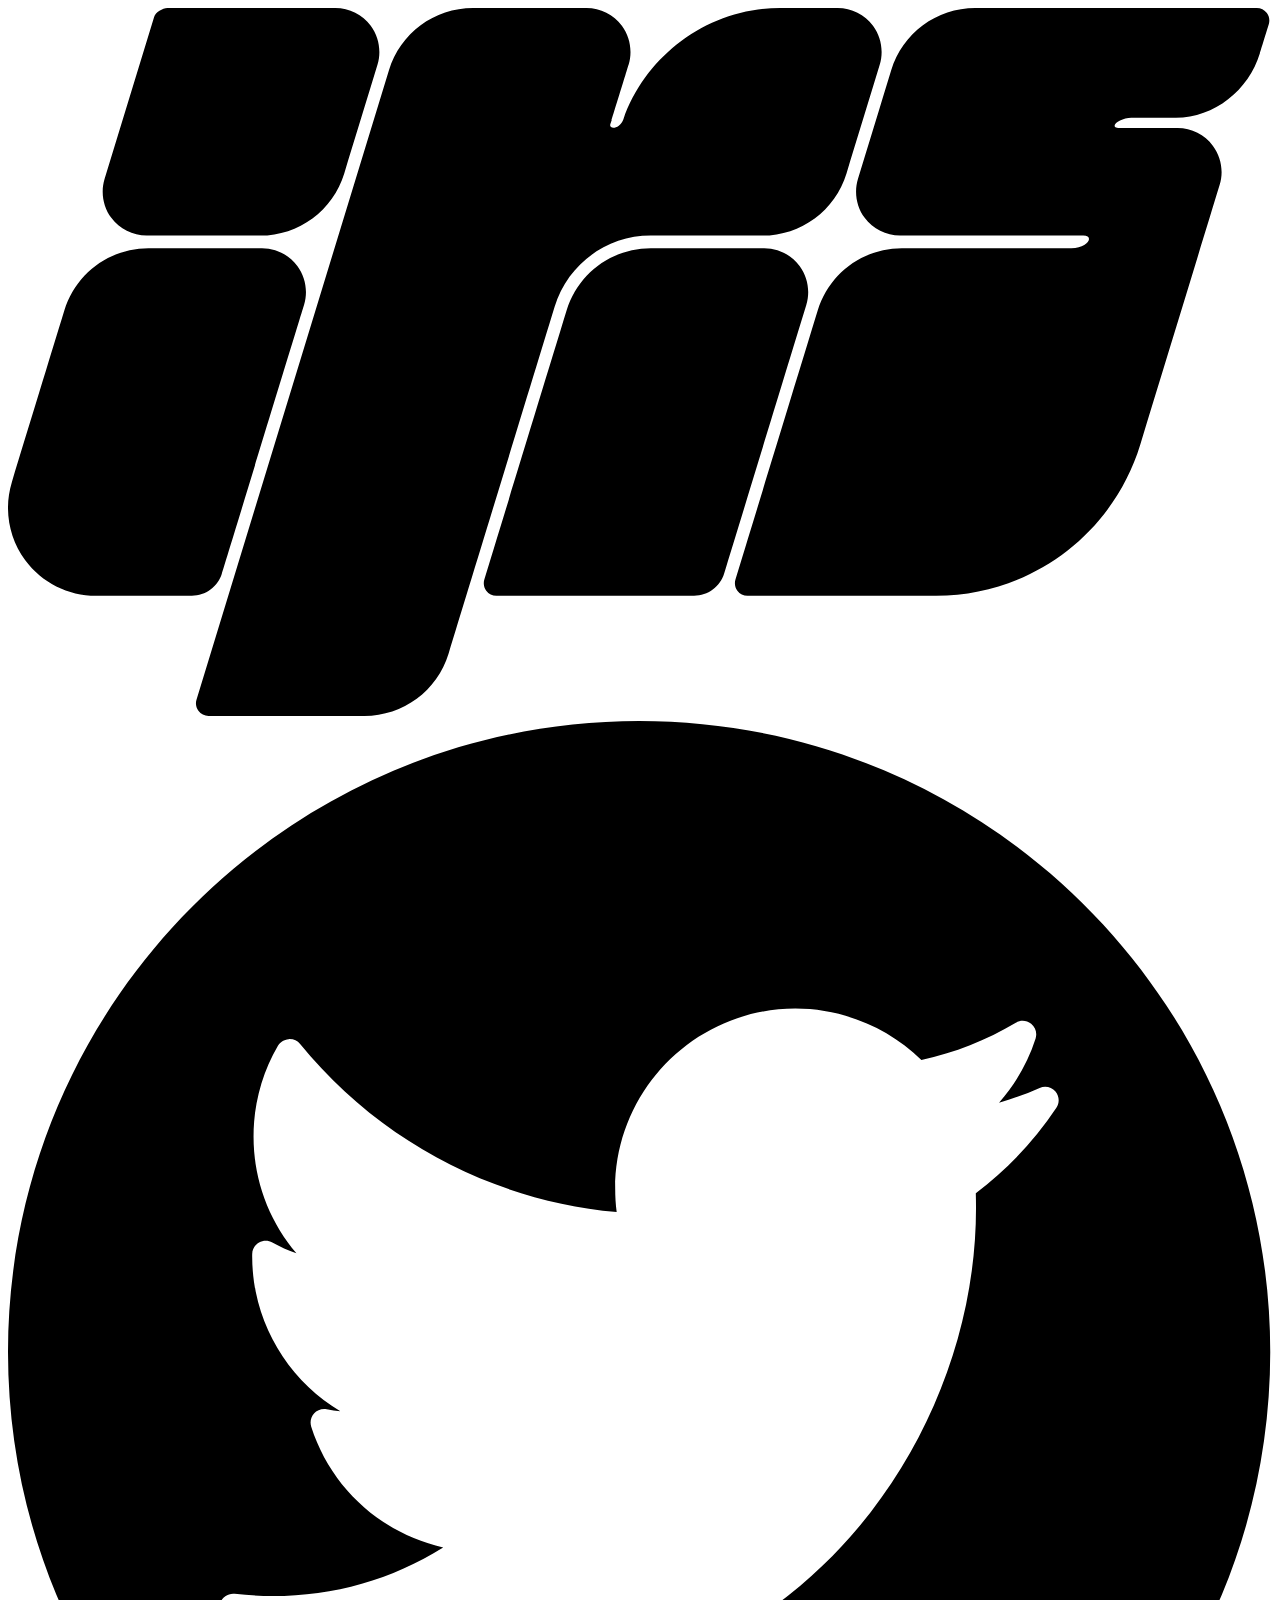
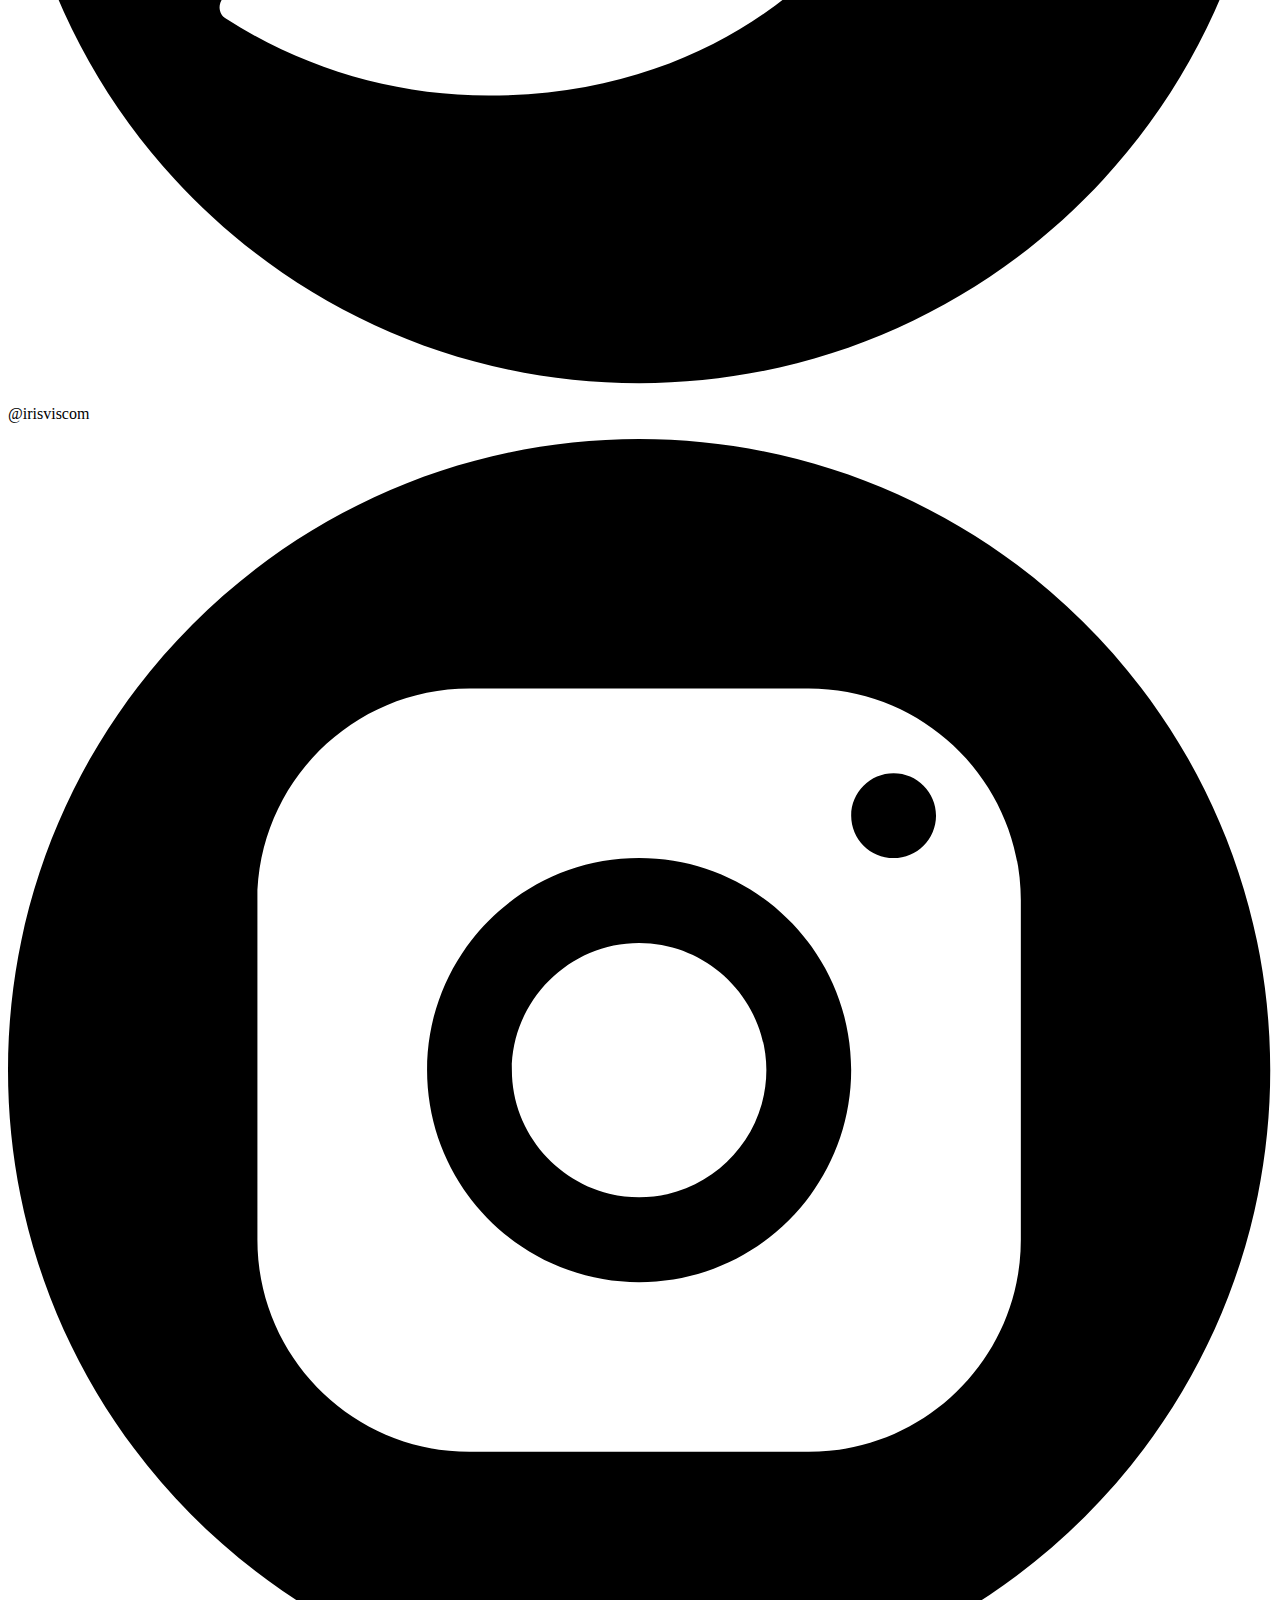
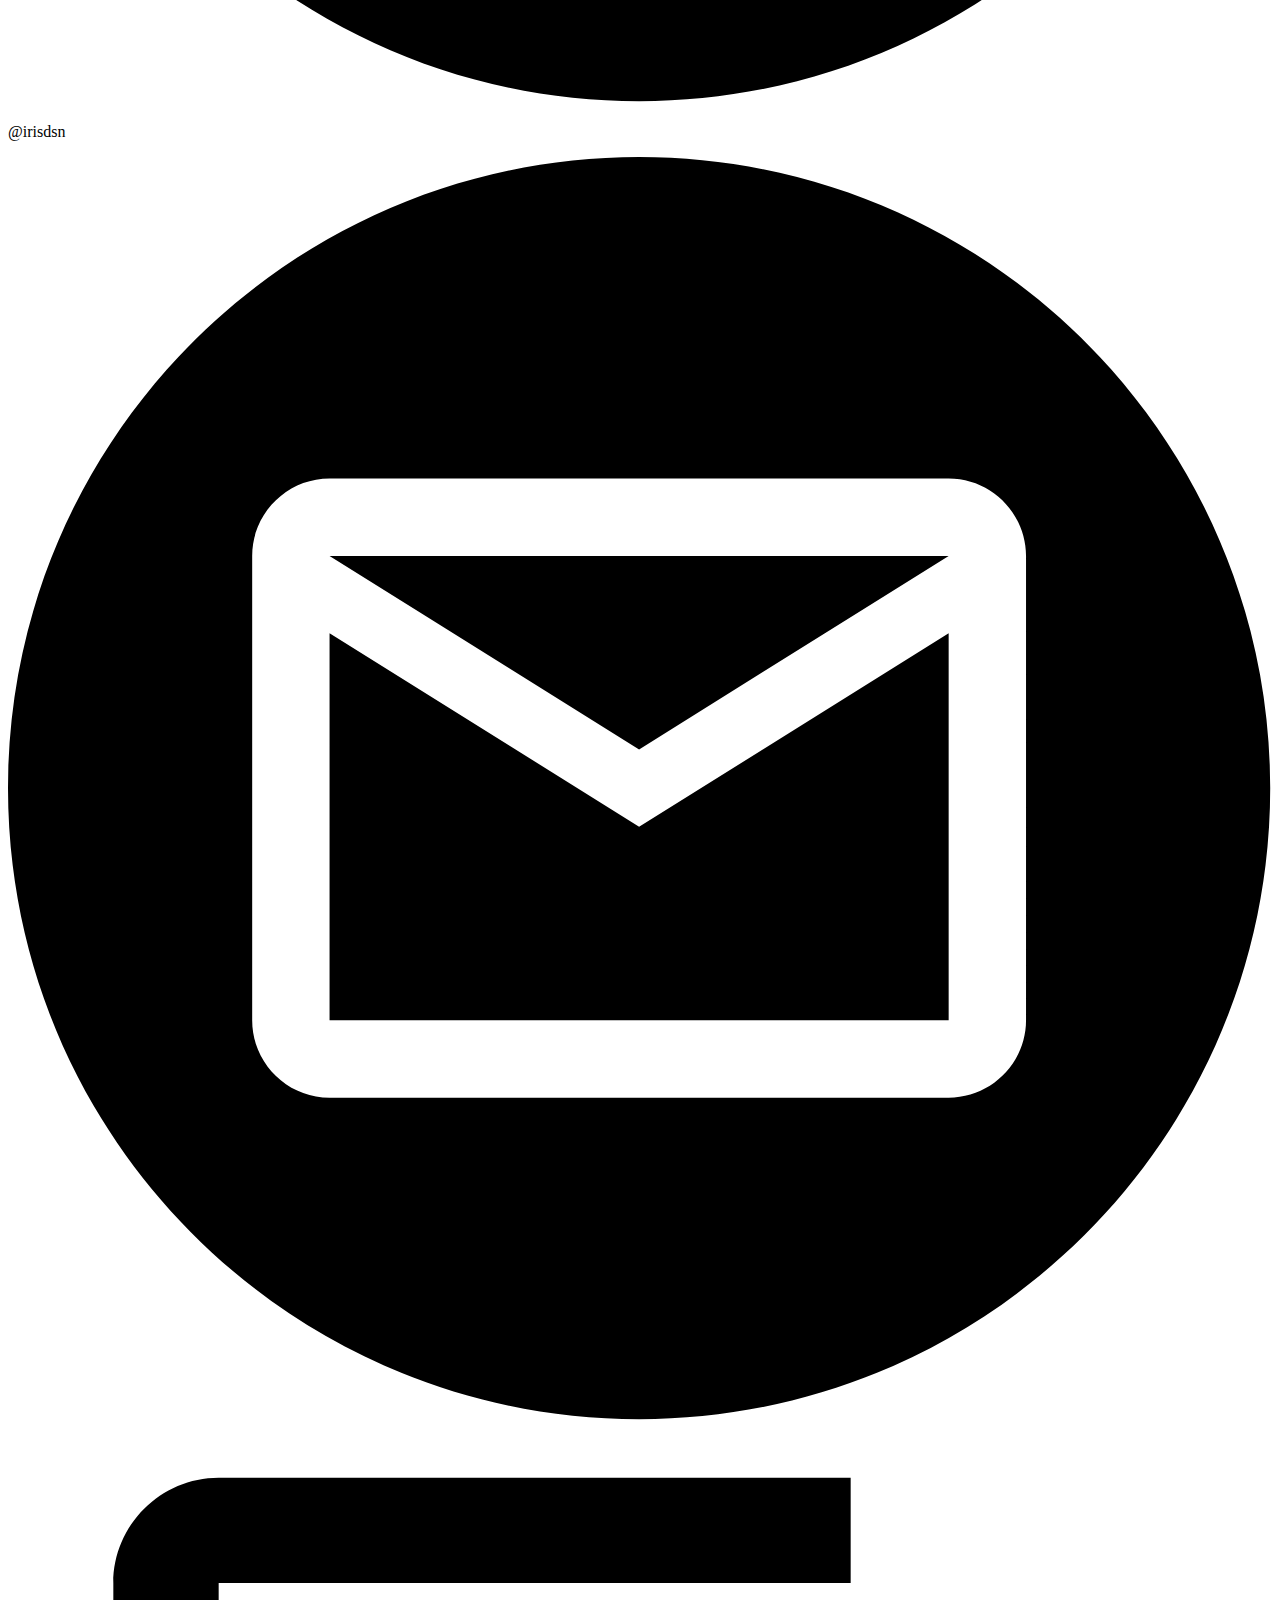
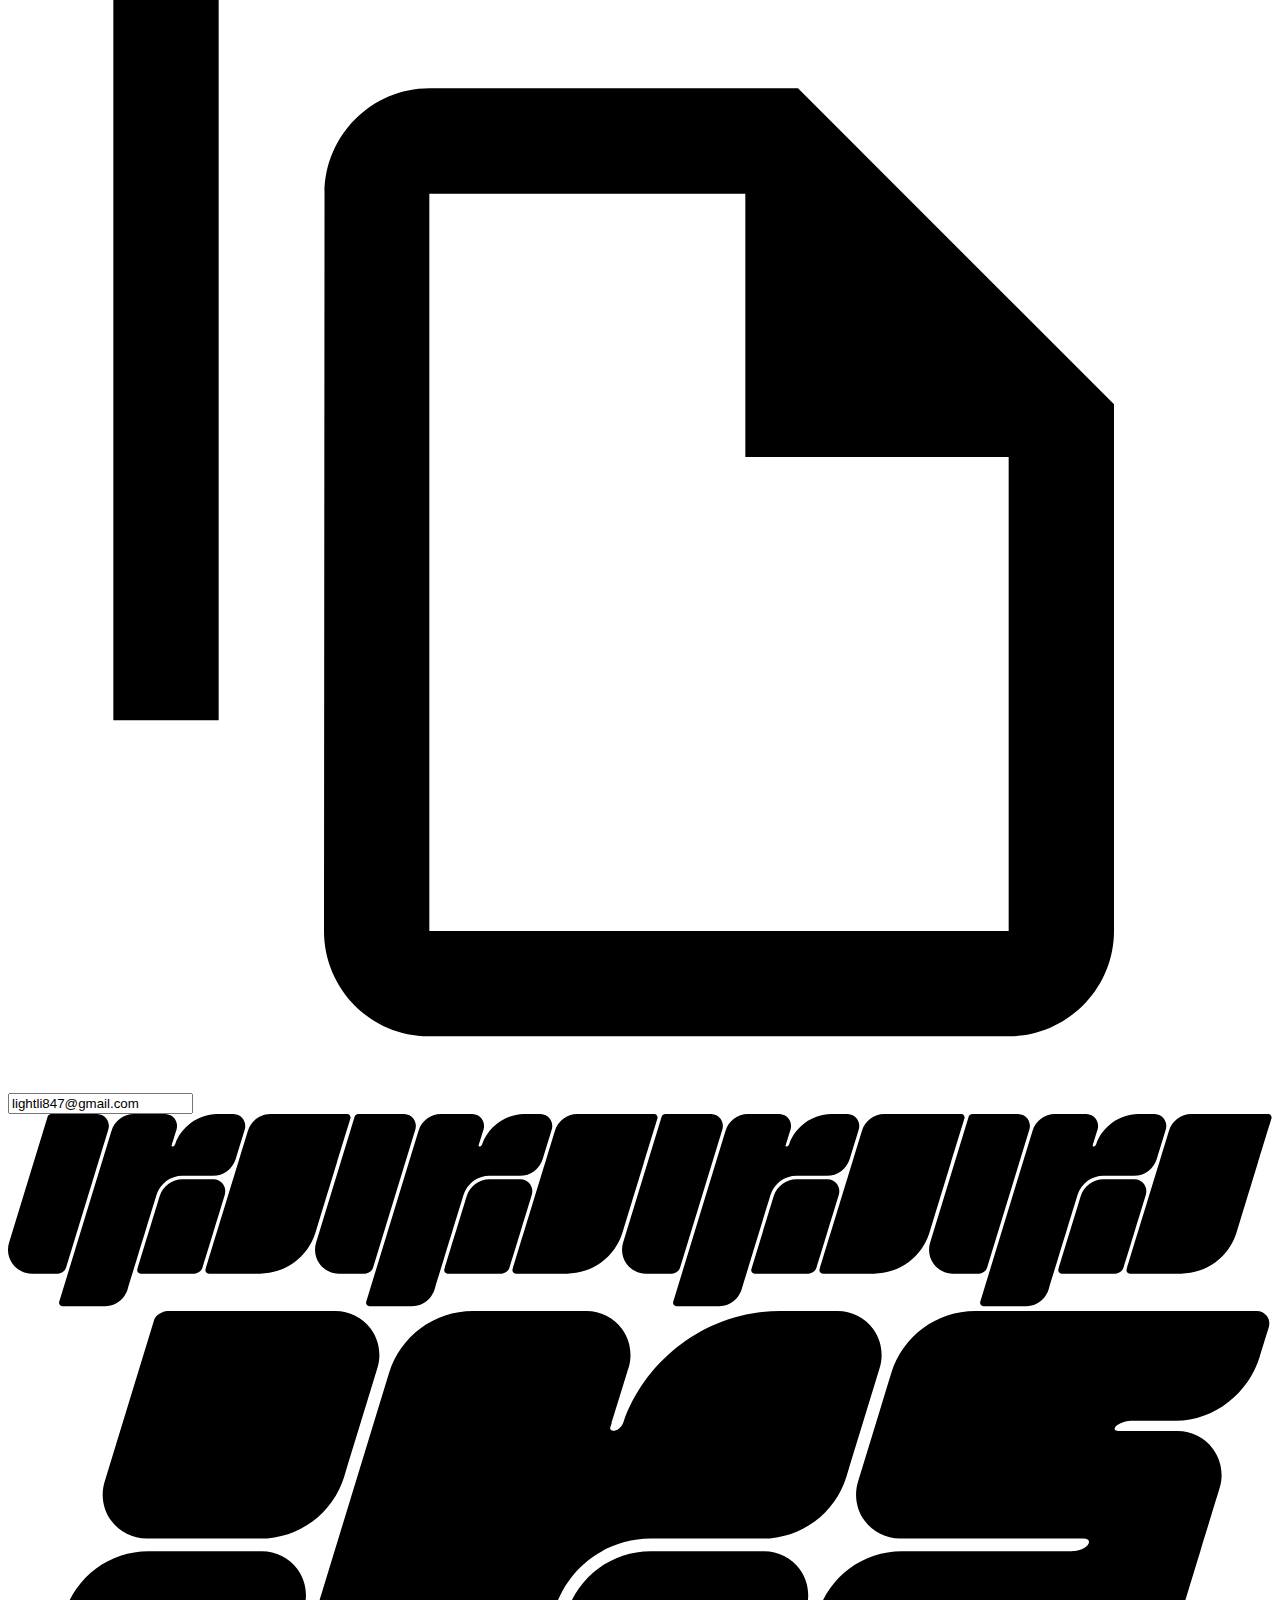
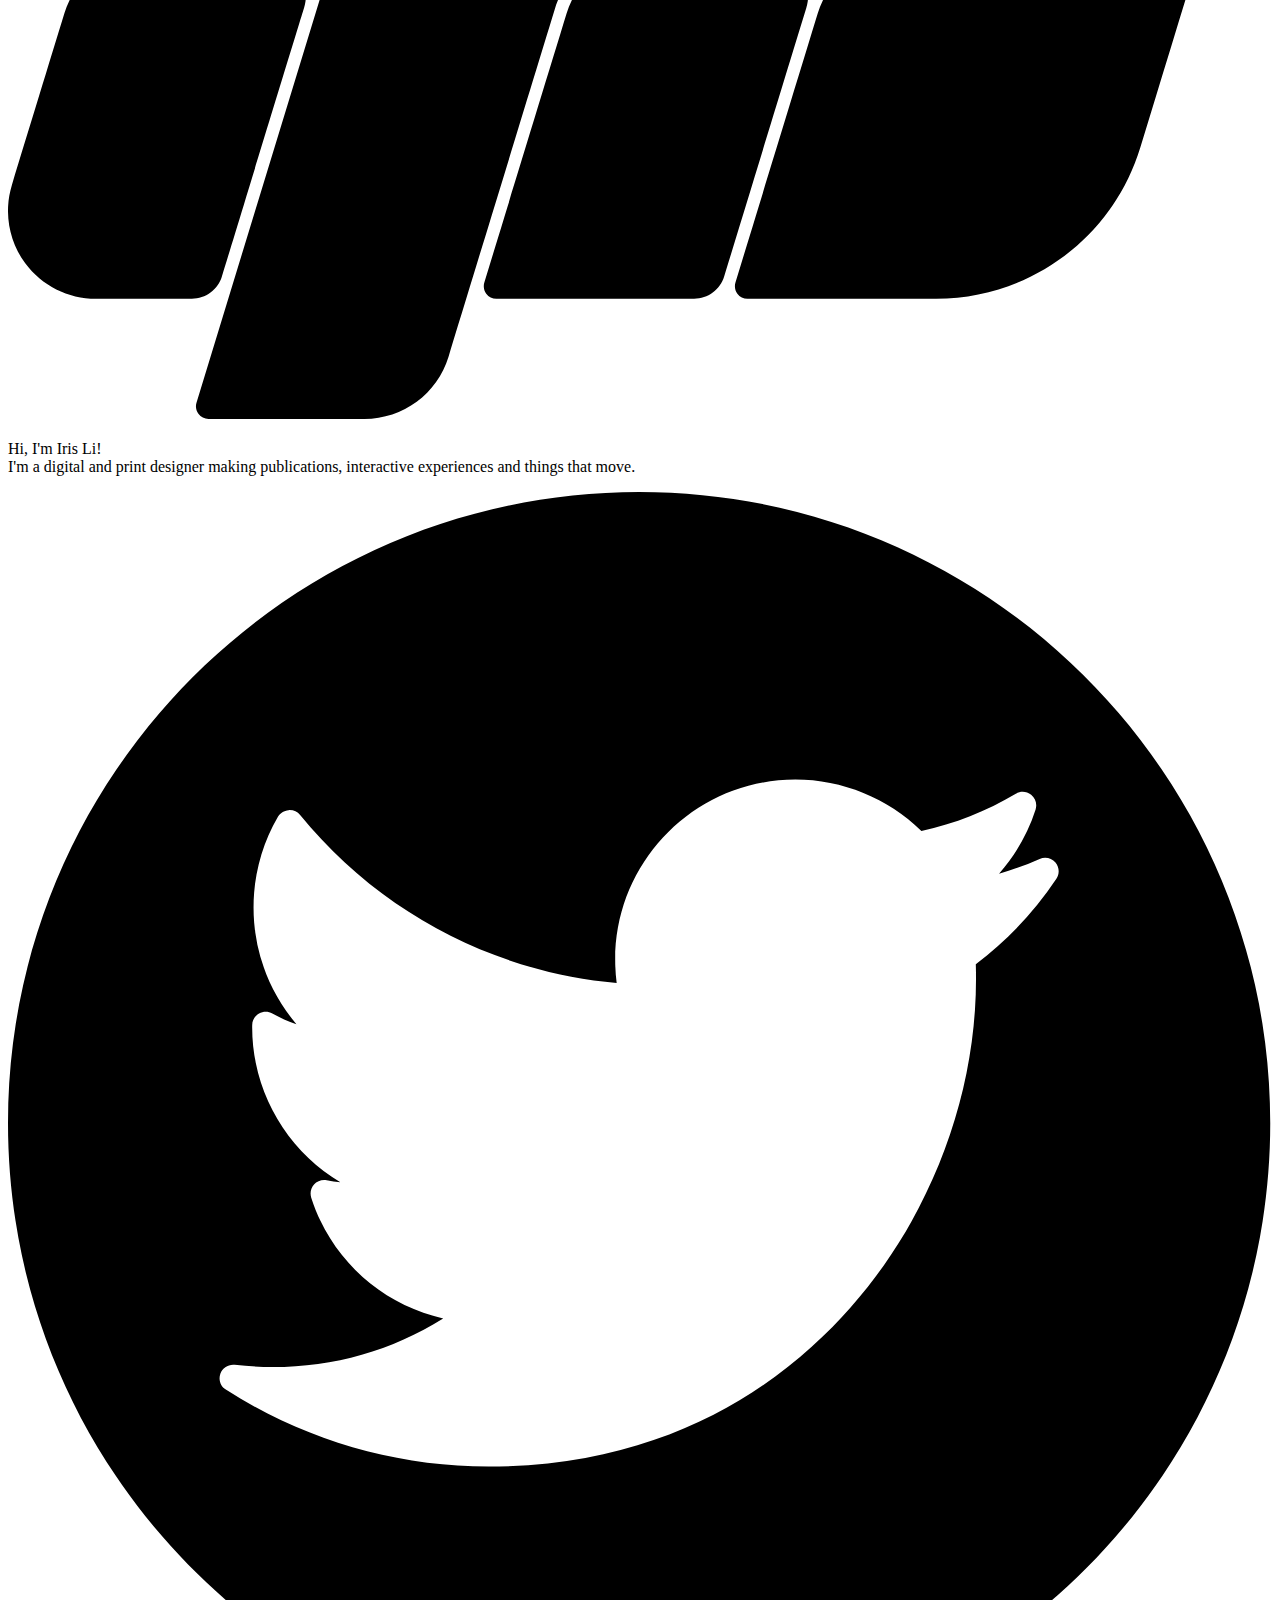
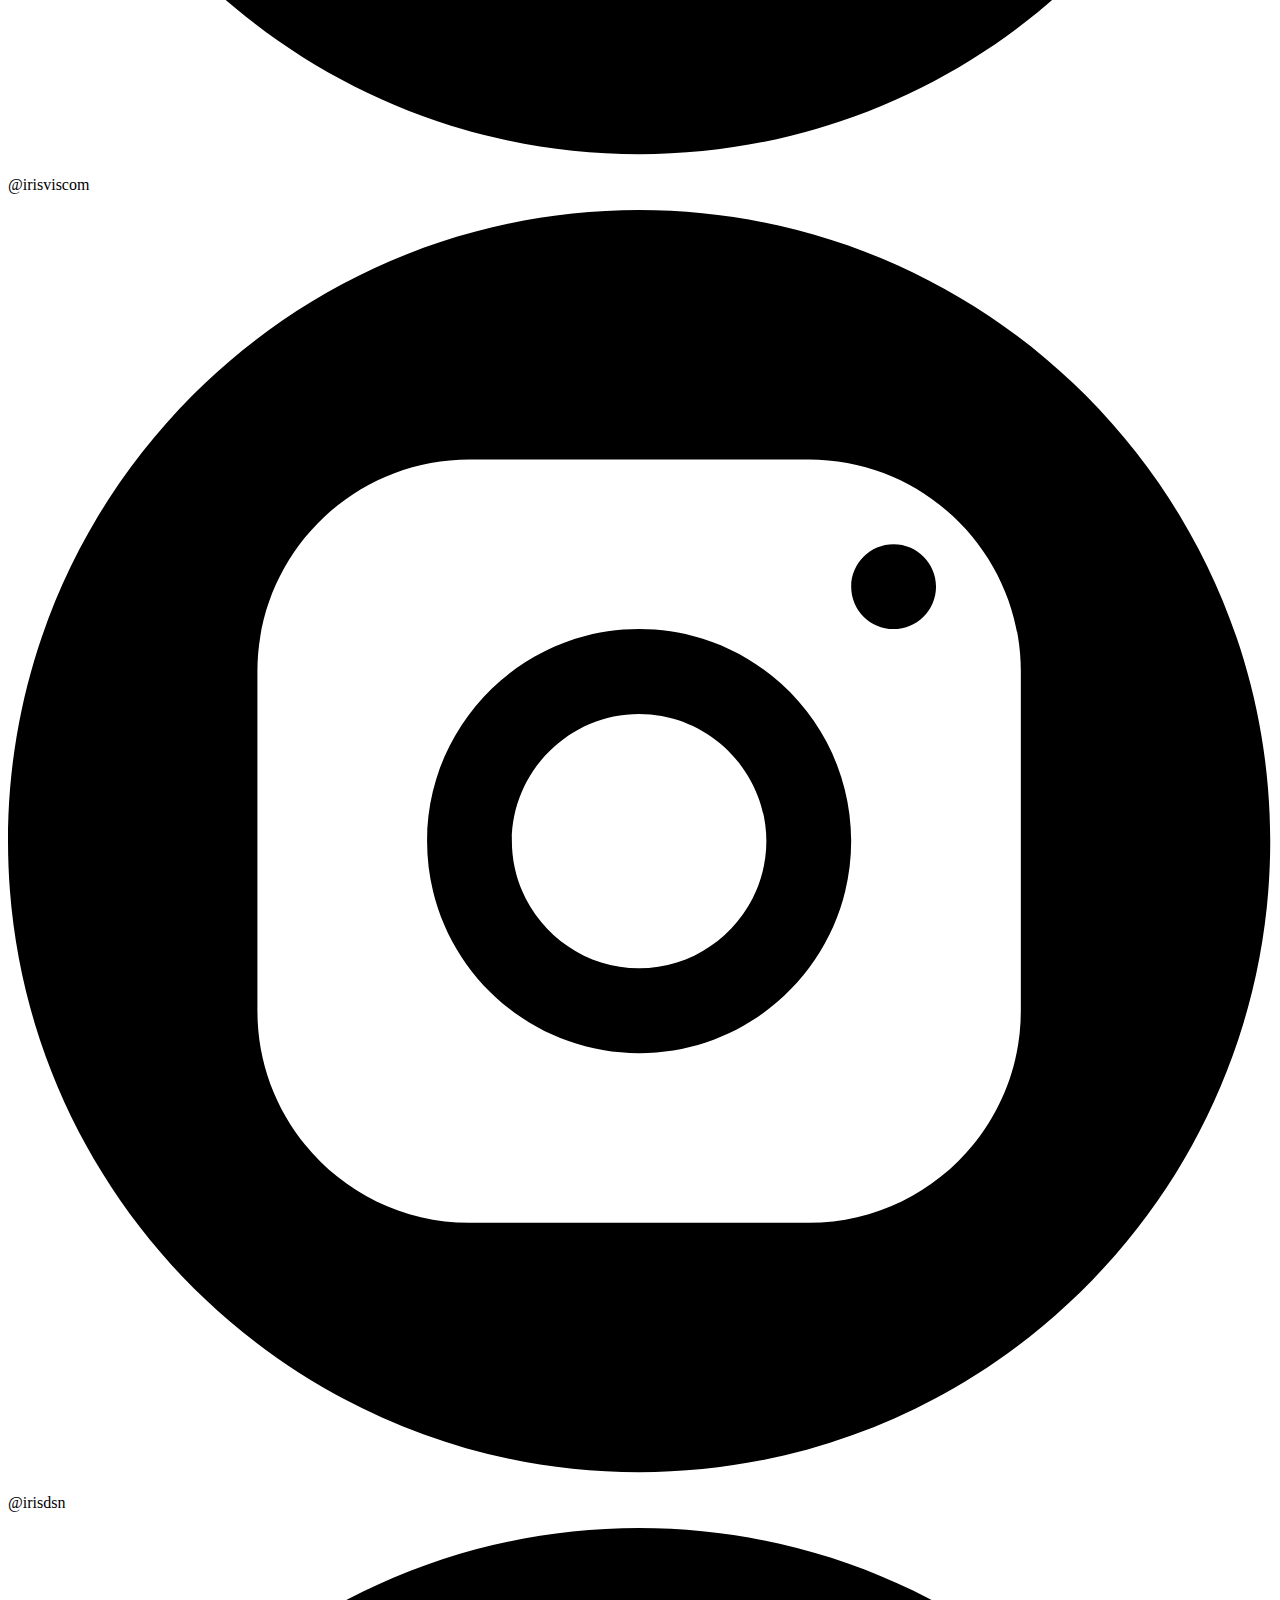
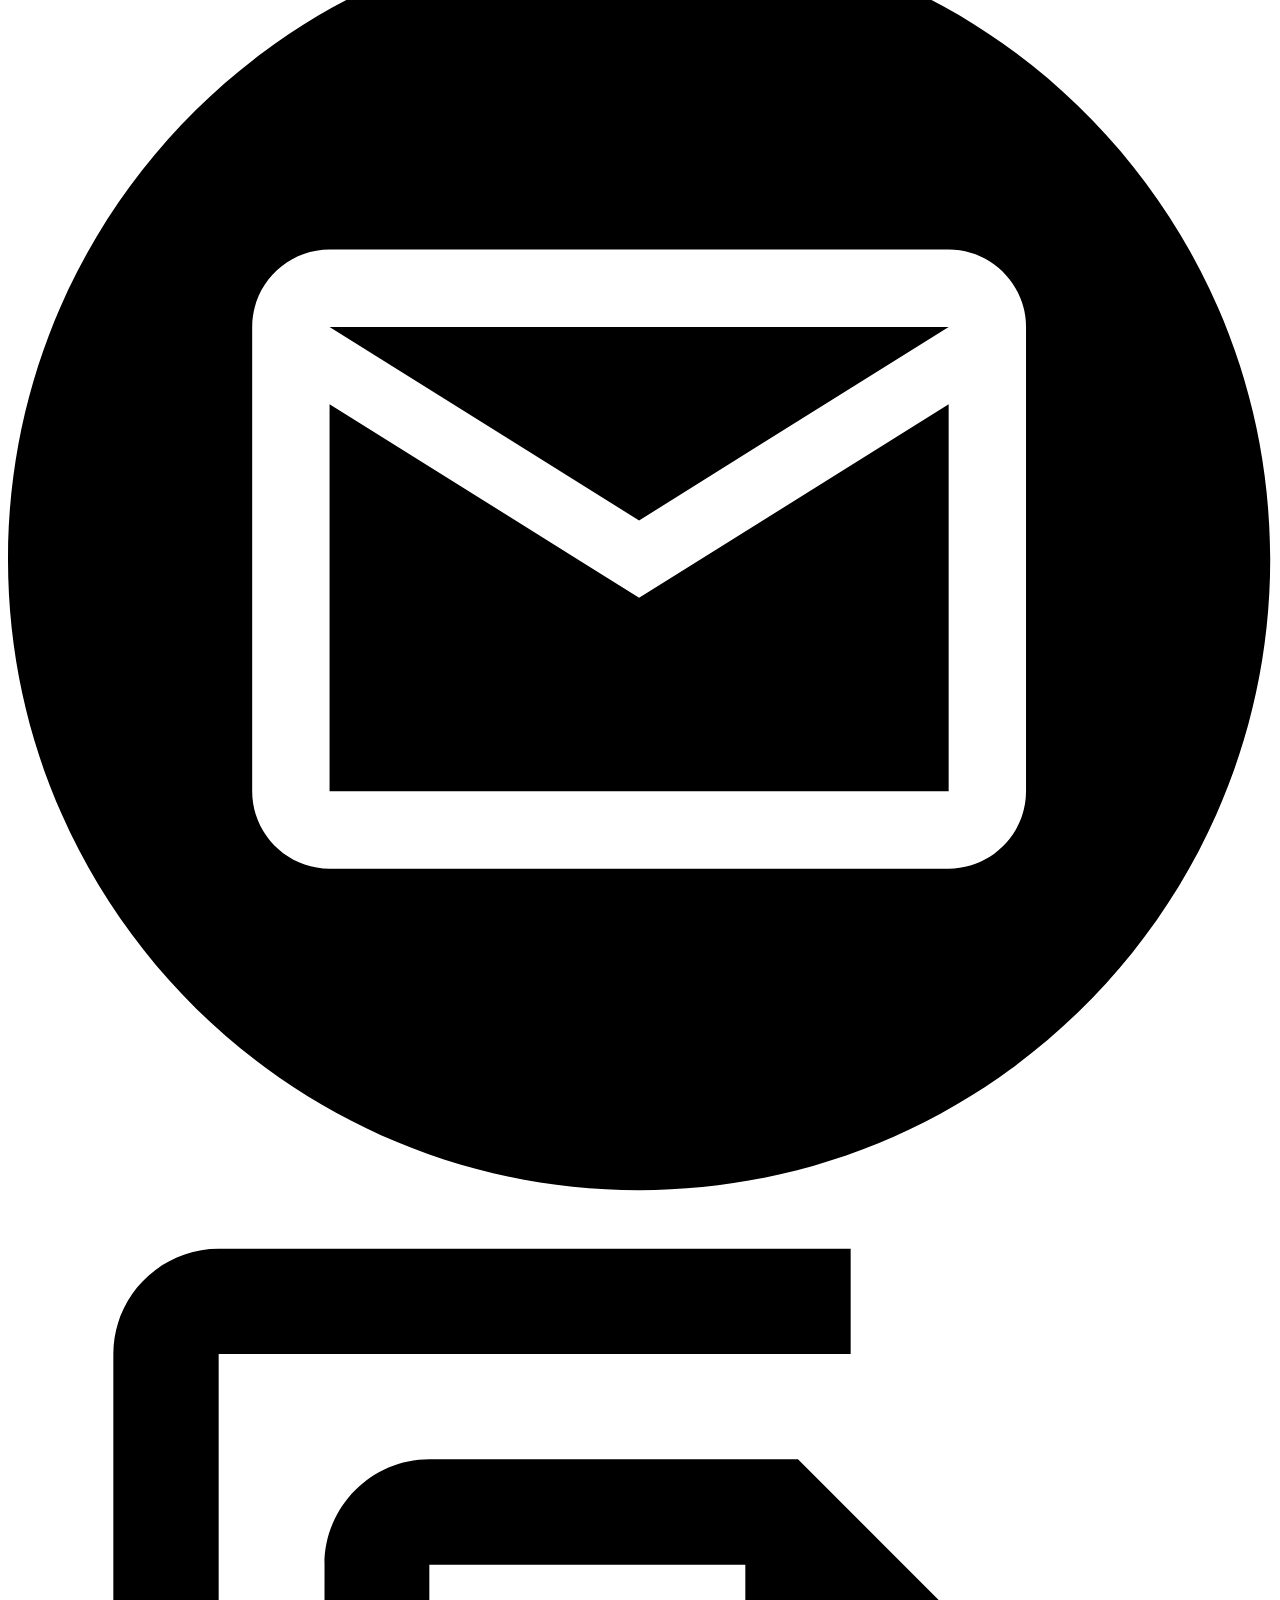
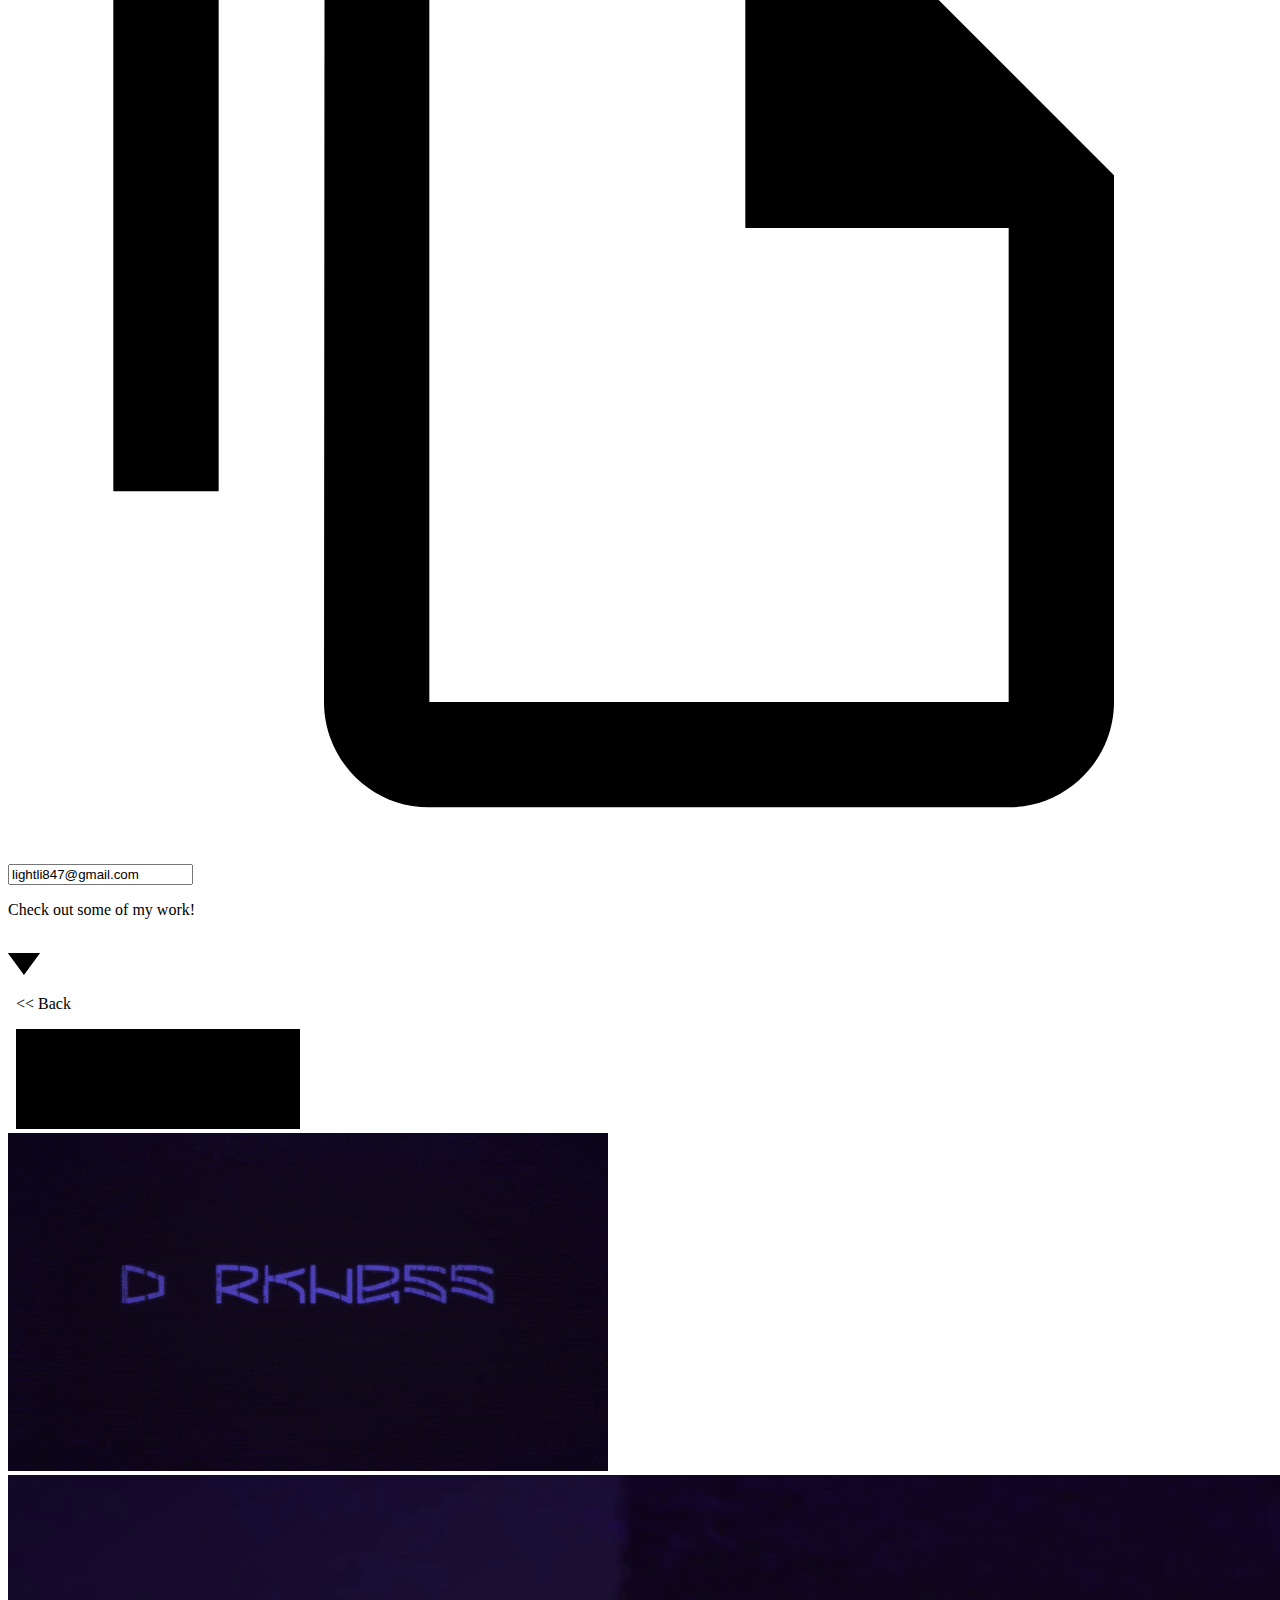
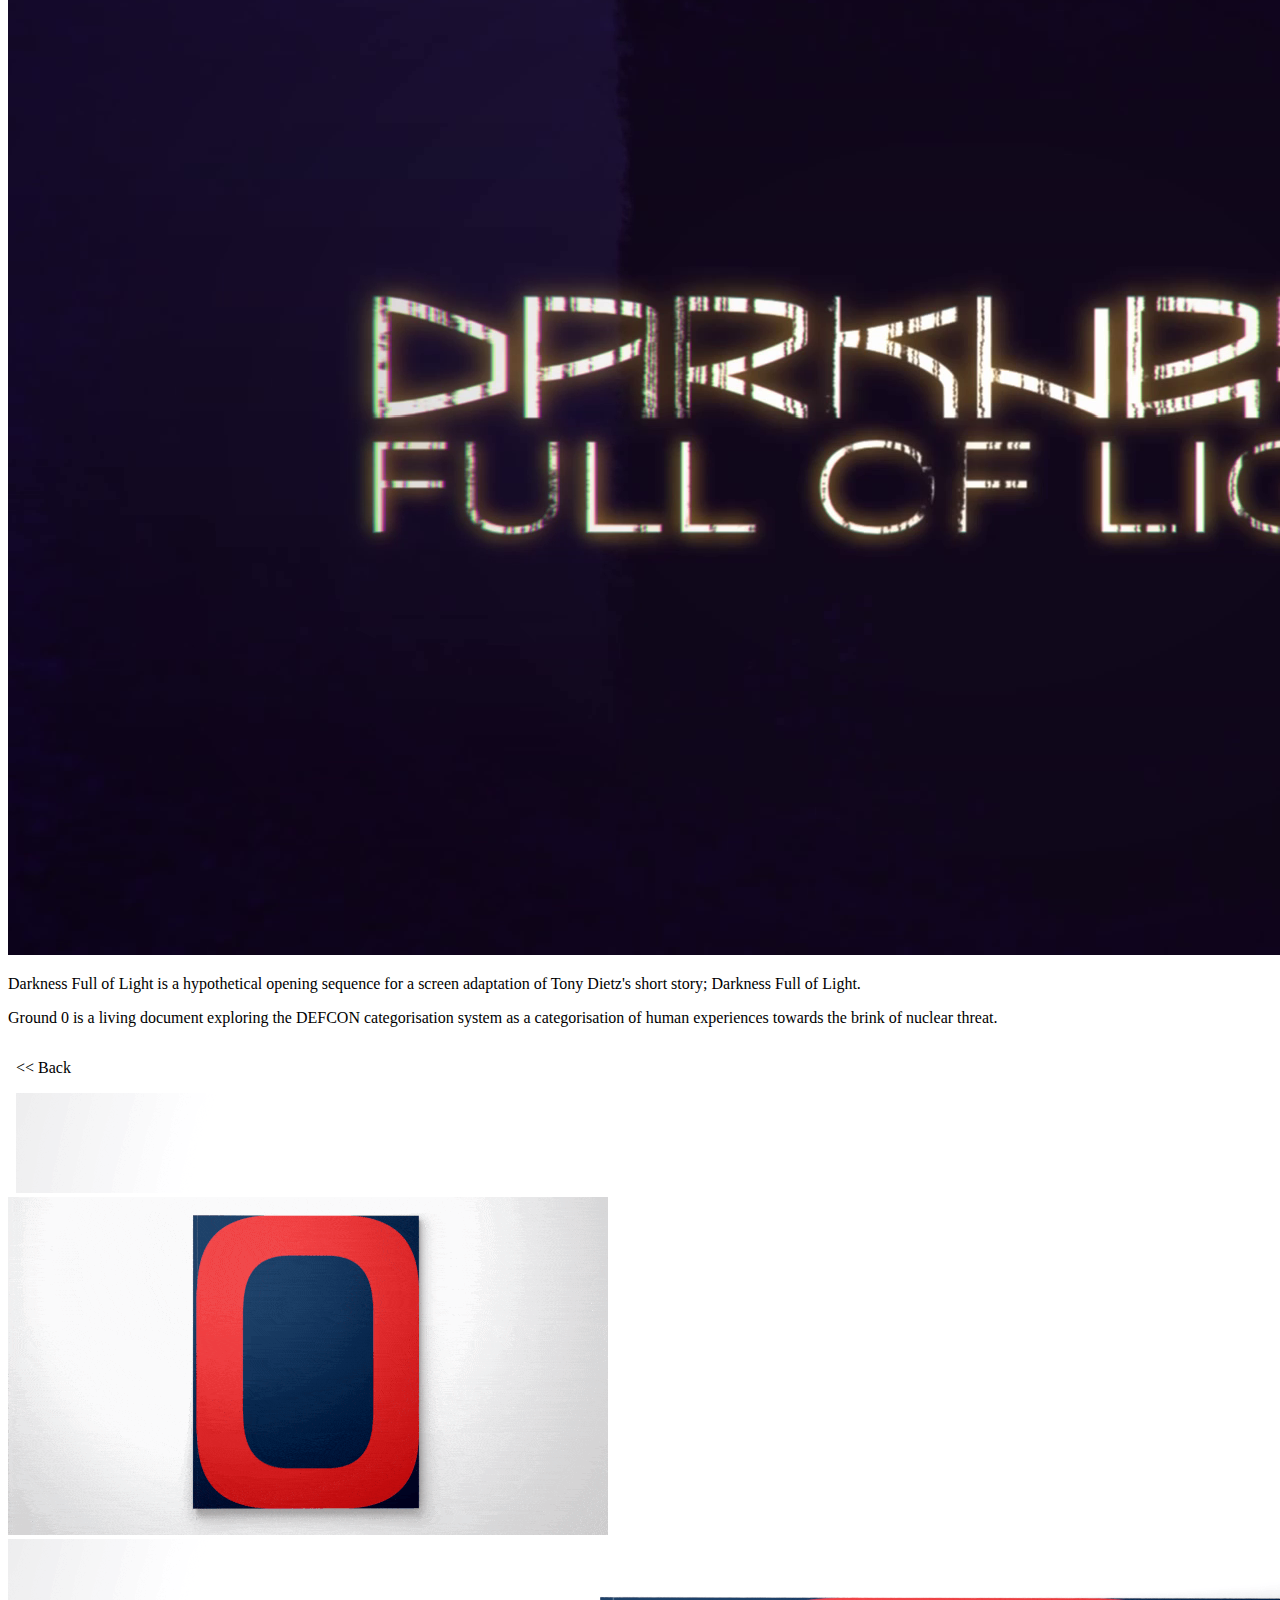
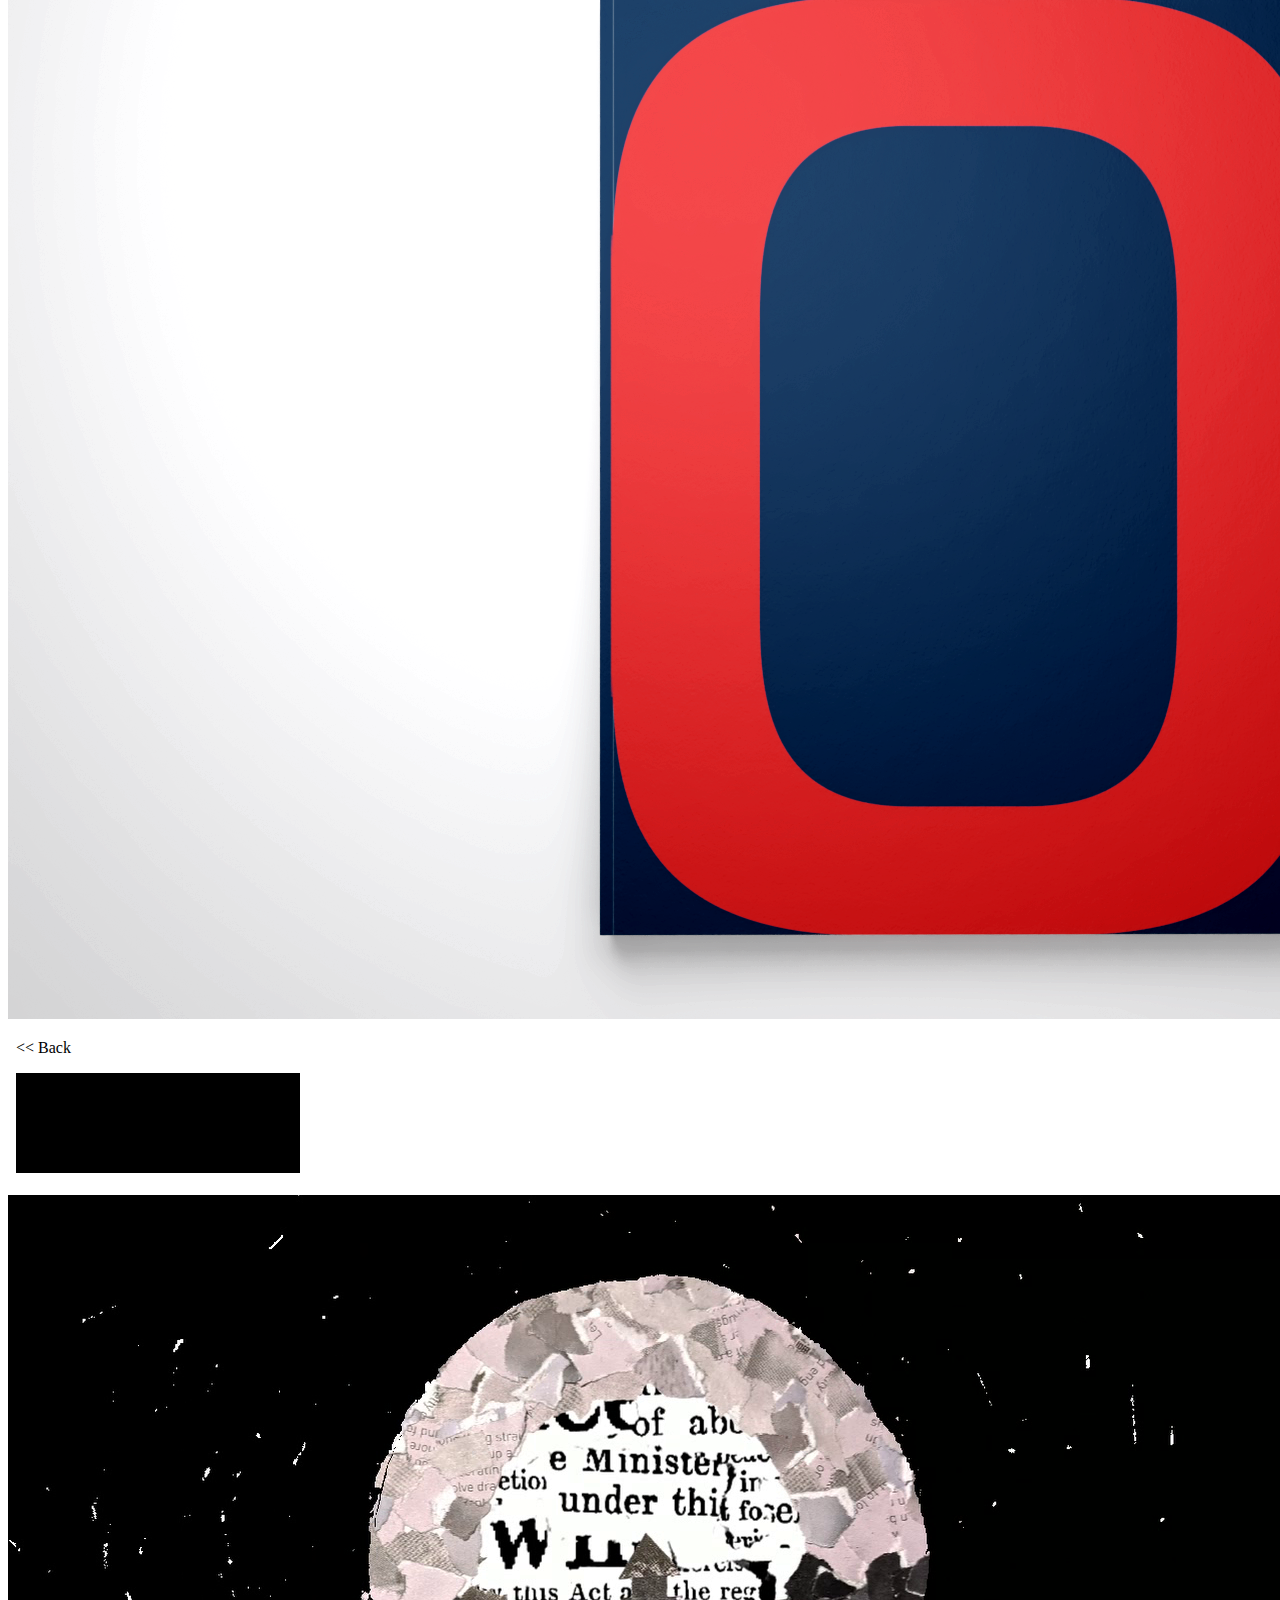
==== public/index.html @ 074f8f09 "init" ====
<!DOCTYPE html>
<html lang="en" class="theme-dark">

<head>
    <title>Iris Li</title>

    <!-- <script src="https://cdnjs.cloudflare.com/ajax/libs/p5.js/1.3.1/p5.js"></script> -->
    <!-- <script src="https://cdnjs.cloudflare.com/ajax/libs/p5.js/0.10.2/addons/p5.sound.min.js"></script> -->

    <link rel="stylesheet" type="text/css" href="style.css">
    <meta charset="utf-8"/>
    <meta name="description" content="Hi, I'm Iris Li!
    I'm a digital and print designer making publications, interactive experiences and things that move.">
    <meta name="viewport" content="width=device-width, initial-scale=1.0">

    
<link rel="shortcut icon" type="image/x-icon" href="/favicon.png">
</head>

<body class="debug preload" id="preload">

    <script>
        // preload so animations dont play on page load
        //im not actually sure any of this works
        var bodyElement = document.getElementById("preload");

        function loadCheck() {
            bodyElement.classList.remove("preload");
            // console.log("page loaded!");
        }

        loadCheck();

    </script>

    <div class="stickyhead debug" id="header">
        <!-- <img class="logohead debug" src="assets/logo.svg" onclick="topFunction()" alt="Back to Top"> -->
        <svg class="logohead debug" viewBox="0 0 449 252" onclick="topFunction(event)">
            <use href="#logosvg"></use>
        </svg>
        <div class="smFlex debug">
            <div class="smIcon debug">
                <!-- <img src="assets/twitter.svg" alt="Twitter!"> -->
                <svg viewBox="0 0 396 396">
                    <use class="debug" href="#twticon"></use>
                </svg>
                <a href="https://twitter.com/irisviscom"><span class="smLink"></span></a>
                <div class="smpopcont debug">
                    <div class="smpopup debug">
                        <p class="p2">@irisviscom</p>
                    </div>
                </div>
            </div>
            <div class="smIcon debug">
                <!-- <img src="assets/instagram.svg" alt="Instagram!!"> -->
                <svg viewBox="0 0 396 396">
                    <use class="debug" href="#instaicon"></use>
                </svg>
                <a href="https://www.instagram.com/irisdsn/"><span class="smLink"></span></a>
                <div class="smpopcont debug">
                    <div class="smpopup debug">
                        <p class="p2">@irisdsn</p>
                    </div>
                </div>
            </div>
            <div class="smIcon debug" id="copybutton" onFocusout="unFocus()">
                <!-- <img src="assets/email.svg" alt="Email!!!"> -->
                <svg viewBox="0 0 396 396">
                    <use class="debug" href="#emailicon"></use>
                </svg>
                <!-- <a href="mailto: lightli847@gmail.com"><span class="smLink"></span></a> -->
                <div class="smpopcont debug">
                    <div class="smpopup debug">
                        <div id="copybutton" class="copybutton debug">
                            <svg id="copyiconicon" class="debug" viewBox="0 0 24 24">
                                <use href=#copyicon></use>
                            </svg>
                            <!-- <p class="p2" id="copytext" contenteditable>lightli847@gmail.com</p> -->
                            <input id="copytext" class="p3" type="text" value="lightli847@gmail.com">
                            <!-- <span class="p2" id="copytext" contenteditable>lightli847@gmail.com</span> -->
                        </div>
                    </div>
                </div>
            </div>
        </div>

        <!-- causing issues with overlay for some reason -->
        <div class="topshadow debug">
        </div>

    </div>

    <script>
        //copy email//
        var buttonObject = document.getElementById("copybutton");
        var textObject = document.getElementById("copytext");
        var iconObject = document.getElementById("copyiconicon");
        // var buttonObjects = document.querySelectorAll("#copybutton");
        // var textObjects = document.querySelectorAll("#copytext");
        // var iconObjects = document.querySelectorAll("#copyicon");
        var time = 0;
        // var timeFunc = setInterval(timerCount, 100);

        buttonObject.onclick = function () {
            textObject.select();
            document.execCommand('copy');
            // console.log("hi");
            iconObject.innerHTML = "<use href=#tickicon></use>"
        }

        function unFocus() {
            iconObject.innerHTML = "<use href=#copyicon></use>"
            // console.log("out");
        }

    </script>

    <script>

        //sticky header//

        var headerElement = document.getElementById("header");
        var headerToggle = 0;

        function headerCheck() {
            var y = window.pageYOffset;
            if (y >= 0.4 * window.innerHeight) {
                headerElement.classList.add("outOfView");
                headerElement.classList.remove("outOfViewReset");
                headerToggle = 1;
                //console.log("out of view");
            } else {
                if (headerElement.classList.contains("outOfView")) {
                    headerElement.classList.add("outOfViewReset");
                }
                headerElement.classList.remove("outOfView");
                headerToggle = 0;
            }
            // console.log(window.pageYOffset + "/" + window.innerHeight)
        }
        setInterval(headerCheck, 100);

        //scroll to top//

        function topFunction(event) {
            //document.body.scrollTop = 0; // For Safari
            //document.documentElement.scrollTop = 0; // For Chrome, Firefox, IE and Opera
            iframeUnfocus(event);
            window.scrollTo({ top: 0, behavior: 'smooth' });
        }

    </script>

    <div class="bottomshadow debug">
    </div>

    <script>
        //SCRIPT FOR FUNNY LOGO INTERACTION

        var logo;
        var port;
        var logoHeight;

        function logoSwap(id) {
            // logo = document.getElementById(id);
            // logoHeight = 0.82 * logo.clientHeight;
            // console.log(logoHeight);
            // logo.setAttribute("style", "transform:scale(0%);");
            // // console.log("got " + id);

            // //this is over the top for one element but i wanna do it
            // var siblings = logo.parentNode.children;
            // for (var i = siblings.length; i--;) {
            //     if (siblings[i].id == "port1") {
            //         port = siblings[i];
            //         break;
            //     }
            // }

            // // console.log("got " + logo.id);

            // // port.style.height = logoHeight + "px";
            // port.setAttribute("style", "height: " + logoHeight + "px; transform:scale(100%);");
        }

        function portSwap() {
            // logo.removeAttribute("style");
            // port.setAttribute("style", "height: " + logoHeight + "px; transform:scale(0%);");
        }

    </script>


    <div class="wrapper">

        <div class="bgscroll debug">
            <!-- <img src="assets/bg_scroll.svg"> -->
            <svg viewBox="0 0 3713 565">
                <g transform="matrix(1,0,0,1,-5502.96,-280.278)">
                    <g transform="matrix(1.00176,0,0,1.00176,2572.36,-4582.12)">
                        <path
                            d="M3219.69,4899.07L3095.8,5304.3C3092.58,5314.81 3082.88,5321.99 3071.89,5321.99C3071.89,5321.99 2995.45,5321.99 2995.45,5321.99C2973.25,5321.99 2952.38,5311.47 2939.18,5293.63C2925.97,5275.79 2922.01,5252.75 2928.5,5231.53L3041.81,4860.92C3042.9,4857.34 3048.63,4853.84 3052.37,4853.84C3077.64,4853.84 3139.85,4853.84 3186.22,4853.84C3197.31,4853.84 3207.75,4859.1 3214.35,4868.02C3220.95,4876.94 3222.93,4888.46 3219.69,4899.07Z" />
                    </g>
                    <g transform="matrix(1.00176,0,0,1.00176,2572.36,-4582.12)">
                        <path
                            d="M3370.36,5094.64C3379.35,5065.2 3406.52,5045.1 3437.3,5045.1L3527.74,5045.1C3538.84,5045.1 3549.28,5050.36 3555.88,5059.28C3562.48,5068.2 3564.46,5079.72 3561.21,5090.33C3541.72,5154.08 3509.5,5259.48 3495.8,5304.3C3492.58,5314.81 3482.88,5321.99 3471.89,5321.99C3432.76,5321.99 3352.08,5321.99 3314.36,5321.99C3311.19,5321.99 3308.21,5320.49 3306.32,5317.94C3304.43,5315.39 3303.87,5312.1 3304.8,5309.07C3318.07,5265.66 3350.55,5159.41 3370.36,5094.64Z" />
                    </g>
                    <g transform="matrix(1.00176,0,0,1.00176,2572.36,-4582.12)">
                        <path
                            d="M3570.36,5094.64C3579.35,5065.2 3599.14,5000.48 3602.39,4989.87C3610.58,4963.06 3620.57,4930.38 3628.83,4903.37C3637.83,4873.94 3664.99,4853.84 3695.77,4853.84L3920,4853.84C3923.17,4853.84 3926.16,4855.34 3928.04,4857.89C3929.93,4860.44 3930.49,4863.73 3929.57,4866.76C3929.57,4866.76 3922.48,4889.94 3922.48,4889.94C3913.48,4919.37 3893.7,4984.09 3890.45,4994.7C3874.3,5047.54 3848.61,5131.55 3827.17,5201.7C3805.31,5273.17 3739.34,5321.99 3664.6,5321.99C3607.03,5321.99 3545.36,5321.99 3514.36,5321.99C3511.19,5321.99 3508.21,5320.49 3506.32,5317.94C3504.43,5315.39 3503.87,5312.1 3504.8,5309.07C3518.07,5265.66 3550.55,5159.41 3570.36,5094.64Z" />
                    </g>
                    <g transform="matrix(1.00176,0,0,1.00176,2572.36,-4582.12)">
                        <path
                            d="M3415.57,4942.47C3412.78,4950.48 3403.64,4950.96 3405.18,4946.29L3406.26,4943.01C3406.26,4943.01 3419.69,4899.07 3419.69,4899.07C3422.93,4888.46 3420.95,4876.94 3414.35,4868.02C3407.75,4859.1 3397.31,4853.84 3386.22,4853.84C3358.19,4853.84 3324.01,4853.84 3295.77,4853.84C3264.99,4853.84 3237.83,4873.94 3228.83,4903.37L3075.56,5404.7C3074.63,5407.73 3075.2,5411.02 3077.08,5413.57C3078.97,5416.12 3081.95,5417.62 3085.12,5417.62C3113.99,5417.62 3168.04,5417.62 3209.35,5417.62C3240.13,5417.62 3267.3,5397.52 3276.3,5368.09C3298.6,5295.14 3338.49,5164.66 3360.79,5091.71C3371.08,5058.07 3402.12,5035.1 3437.3,5035.1L3526.3,5035.1C3557.08,5035.1 3584.24,5015 3593.24,4985.57C3601.5,4958.57 3611.49,4925.88 3619.69,4899.07C3622.93,4888.46 3620.95,4876.94 3614.35,4868.02C3607.75,4859.1 3597.31,4853.84 3586.22,4853.84L3540.27,4853.84C3483.05,4853.84 3433.23,4891.73 3415.57,4942.47Z" />
                    </g>
                    <g transform="matrix(1.00176,0,0,1.00176,3474.27,-4582.12)">
                        <path
                            d="M3219.69,4899.07L3095.8,5304.3C3092.58,5314.81 3082.88,5321.99 3071.89,5321.99C3071.89,5321.99 2995.45,5321.99 2995.45,5321.99C2973.25,5321.99 2952.38,5311.47 2939.18,5293.63C2925.97,5275.79 2922.01,5252.75 2928.5,5231.53L3041.81,4860.92C3042.9,4857.34 3048.63,4853.84 3052.37,4853.84C3077.64,4853.84 3139.85,4853.84 3186.22,4853.84C3197.31,4853.84 3207.75,4859.1 3214.35,4868.02C3220.95,4876.94 3222.93,4888.46 3219.69,4899.07Z" />
                    </g>
                    <g transform="matrix(1.00176,0,0,1.00176,3474.27,-4582.12)">
                        <path
                            d="M3370.36,5094.64C3379.35,5065.2 3406.52,5045.1 3437.3,5045.1L3527.74,5045.1C3538.84,5045.1 3549.28,5050.36 3555.88,5059.28C3562.48,5068.2 3564.46,5079.72 3561.21,5090.33C3541.72,5154.08 3509.5,5259.48 3495.8,5304.3C3492.58,5314.81 3482.88,5321.99 3471.89,5321.99C3432.76,5321.99 3352.08,5321.99 3314.36,5321.99C3311.19,5321.99 3308.21,5320.49 3306.32,5317.94C3304.43,5315.39 3303.87,5312.1 3304.8,5309.07C3318.07,5265.66 3350.55,5159.41 3370.36,5094.64Z" />
                    </g>
                    <g transform="matrix(1.00176,0,0,1.00176,3474.27,-4582.12)">
                        <path
                            d="M3570.36,5094.64C3579.35,5065.2 3599.14,5000.48 3602.39,4989.87C3610.58,4963.06 3620.57,4930.38 3628.83,4903.37C3637.83,4873.94 3664.99,4853.84 3695.77,4853.84L3920,4853.84C3923.17,4853.84 3926.16,4855.34 3928.04,4857.89C3929.93,4860.44 3930.49,4863.73 3929.57,4866.76C3929.57,4866.76 3922.48,4889.94 3922.48,4889.94C3913.48,4919.37 3893.7,4984.09 3890.45,4994.7C3874.3,5047.54 3848.61,5131.55 3827.17,5201.7C3805.31,5273.17 3739.34,5321.99 3664.6,5321.99C3607.03,5321.99 3545.36,5321.99 3514.36,5321.99C3511.19,5321.99 3508.21,5320.49 3506.32,5317.94C3504.43,5315.39 3503.87,5312.1 3504.8,5309.07C3518.07,5265.66 3550.55,5159.41 3570.36,5094.64Z" />
                    </g>
                    <g transform="matrix(1.00176,0,0,1.00176,3474.27,-4582.12)">
                        <path
                            d="M3415.57,4942.47C3412.78,4950.48 3403.64,4950.96 3405.18,4946.29L3406.26,4943.01C3406.26,4943.01 3419.69,4899.07 3419.69,4899.07C3422.93,4888.46 3420.95,4876.94 3414.35,4868.02C3407.75,4859.1 3397.31,4853.84 3386.22,4853.84C3358.19,4853.84 3324.01,4853.84 3295.77,4853.84C3264.99,4853.84 3237.83,4873.94 3228.83,4903.37L3075.56,5404.7C3074.63,5407.73 3075.2,5411.02 3077.08,5413.57C3078.97,5416.12 3081.95,5417.62 3085.12,5417.62C3113.99,5417.62 3168.04,5417.62 3209.35,5417.62C3240.13,5417.62 3267.3,5397.52 3276.3,5368.09C3298.6,5295.14 3338.49,5164.66 3360.79,5091.71C3371.08,5058.07 3402.12,5035.1 3437.3,5035.1L3526.3,5035.1C3557.08,5035.1 3584.24,5015 3593.24,4985.57C3601.5,4958.57 3611.49,4925.88 3619.69,4899.07C3622.93,4888.46 3620.95,4876.94 3614.35,4868.02C3607.75,4859.1 3597.31,4853.84 3586.22,4853.84L3540.27,4853.84C3483.05,4853.84 3433.23,4891.73 3415.57,4942.47Z" />
                    </g>
                    <g transform="matrix(1.00176,0,0,1.00176,4376.17,-4582.12)">
                        <path
                            d="M3219.69,4899.07L3095.8,5304.3C3092.58,5314.81 3082.88,5321.99 3071.89,5321.99C3071.89,5321.99 2995.45,5321.99 2995.45,5321.99C2973.25,5321.99 2952.38,5311.47 2939.18,5293.63C2925.97,5275.79 2922.01,5252.75 2928.5,5231.53L3041.81,4860.92C3042.9,4857.34 3048.63,4853.84 3052.37,4853.84C3077.64,4853.84 3139.85,4853.84 3186.22,4853.84C3197.31,4853.84 3207.75,4859.1 3214.35,4868.02C3220.95,4876.94 3222.93,4888.46 3219.69,4899.07Z" />
                    </g>
                    <g transform="matrix(1.00176,0,0,1.00176,4376.17,-4582.12)">
                        <path
                            d="M3370.36,5094.64C3379.35,5065.2 3406.52,5045.1 3437.3,5045.1L3527.74,5045.1C3538.84,5045.1 3549.28,5050.36 3555.88,5059.28C3562.48,5068.2 3564.46,5079.72 3561.21,5090.33C3541.72,5154.08 3509.5,5259.48 3495.8,5304.3C3492.58,5314.81 3482.88,5321.99 3471.89,5321.99C3432.76,5321.99 3352.08,5321.99 3314.36,5321.99C3311.19,5321.99 3308.21,5320.49 3306.32,5317.94C3304.43,5315.39 3303.87,5312.1 3304.8,5309.07C3318.07,5265.66 3350.55,5159.41 3370.36,5094.64Z" />
                    </g>
                    <g transform="matrix(1.00176,0,0,1.00176,4376.17,-4582.12)">
                        <path
                            d="M3570.36,5094.64C3579.35,5065.2 3599.14,5000.48 3602.39,4989.87C3610.58,4963.06 3620.57,4930.38 3628.83,4903.37C3637.83,4873.94 3664.99,4853.84 3695.77,4853.84L3920,4853.84C3923.17,4853.84 3926.16,4855.34 3928.04,4857.89C3929.93,4860.44 3930.49,4863.73 3929.57,4866.76C3929.57,4866.76 3922.48,4889.94 3922.48,4889.94C3913.48,4919.37 3893.7,4984.09 3890.45,4994.7C3874.3,5047.54 3848.61,5131.55 3827.17,5201.7C3805.31,5273.17 3739.34,5321.99 3664.6,5321.99C3607.03,5321.99 3545.36,5321.99 3514.36,5321.99C3511.19,5321.99 3508.21,5320.49 3506.32,5317.94C3504.43,5315.39 3503.87,5312.1 3504.8,5309.07C3518.07,5265.66 3550.55,5159.41 3570.36,5094.64Z" />
                    </g>
                    <g transform="matrix(1.00176,0,0,1.00176,4376.17,-4582.12)">
                        <path
                            d="M3415.57,4942.47C3412.78,4950.48 3403.64,4950.96 3405.18,4946.29L3406.26,4943.01C3406.26,4943.01 3419.69,4899.07 3419.69,4899.07C3422.93,4888.46 3420.95,4876.94 3414.35,4868.02C3407.75,4859.1 3397.31,4853.84 3386.22,4853.84C3358.19,4853.84 3324.01,4853.84 3295.77,4853.84C3264.99,4853.84 3237.83,4873.94 3228.83,4903.37L3075.56,5404.7C3074.63,5407.73 3075.2,5411.02 3077.08,5413.57C3078.97,5416.12 3081.95,5417.62 3085.12,5417.62C3113.99,5417.62 3168.04,5417.62 3209.35,5417.62C3240.13,5417.62 3267.3,5397.52 3276.3,5368.09C3298.6,5295.14 3338.49,5164.66 3360.79,5091.71C3371.08,5058.07 3402.12,5035.1 3437.3,5035.1L3526.3,5035.1C3557.08,5035.1 3584.24,5015 3593.24,4985.57C3601.5,4958.57 3611.49,4925.88 3619.69,4899.07C3622.93,4888.46 3620.95,4876.94 3614.35,4868.02C3607.75,4859.1 3597.31,4853.84 3586.22,4853.84L3540.27,4853.84C3483.05,4853.84 3433.23,4891.73 3415.57,4942.47Z" />
                    </g>
                    <g transform="matrix(1.00176,0,0,1.00176,5278.13,-4582.12)">
                        <path
                            d="M3219.69,4899.07L3095.8,5304.3C3092.58,5314.81 3082.88,5321.99 3071.89,5321.99C3071.89,5321.99 2995.45,5321.99 2995.45,5321.99C2973.25,5321.99 2952.38,5311.47 2939.18,5293.63C2925.97,5275.79 2922.01,5252.75 2928.5,5231.53L3041.81,4860.92C3042.9,4857.34 3048.63,4853.84 3052.37,4853.84C3077.64,4853.84 3139.85,4853.84 3186.22,4853.84C3197.31,4853.84 3207.75,4859.1 3214.35,4868.02C3220.95,4876.94 3222.93,4888.46 3219.69,4899.07Z" />
                    </g>
                    <g transform="matrix(1.00176,0,0,1.00176,5278.13,-4582.12)">
                        <path
                            d="M3370.36,5094.64C3379.35,5065.2 3406.52,5045.1 3437.3,5045.1L3527.74,5045.1C3538.84,5045.1 3549.28,5050.36 3555.88,5059.28C3562.48,5068.2 3564.46,5079.72 3561.21,5090.33C3541.72,5154.08 3509.5,5259.48 3495.8,5304.3C3492.58,5314.81 3482.88,5321.99 3471.89,5321.99C3432.76,5321.99 3352.08,5321.99 3314.36,5321.99C3311.19,5321.99 3308.21,5320.49 3306.32,5317.94C3304.43,5315.39 3303.87,5312.1 3304.8,5309.07C3318.07,5265.66 3350.55,5159.41 3370.36,5094.64Z" />
                    </g>
                    <g transform="matrix(1.00176,0,0,1.00176,5278.13,-4582.12)">
                        <path
                            d="M3570.36,5094.64C3579.35,5065.2 3599.14,5000.48 3602.39,4989.87C3610.58,4963.06 3620.57,4930.38 3628.83,4903.37C3637.83,4873.94 3664.99,4853.84 3695.77,4853.84L3920,4853.84C3923.17,4853.84 3926.16,4855.34 3928.04,4857.89C3929.93,4860.44 3930.49,4863.73 3929.57,4866.76C3929.57,4866.76 3922.48,4889.94 3922.48,4889.94C3913.48,4919.37 3893.7,4984.09 3890.45,4994.7C3874.3,5047.54 3848.61,5131.55 3827.17,5201.7C3805.31,5273.17 3739.34,5321.99 3664.6,5321.99C3607.03,5321.99 3545.36,5321.99 3514.36,5321.99C3511.19,5321.99 3508.21,5320.49 3506.32,5317.94C3504.43,5315.39 3503.87,5312.1 3504.8,5309.07C3518.07,5265.66 3550.55,5159.41 3570.36,5094.64Z" />
                    </g>
                    <g transform="matrix(1.00176,0,0,1.00176,5278.13,-4582.12)">
                        <path
                            d="M3415.57,4942.47C3412.78,4950.48 3403.64,4950.96 3405.18,4946.29L3406.26,4943.01C3406.26,4943.01 3419.69,4899.07 3419.69,4899.07C3422.93,4888.46 3420.95,4876.94 3414.35,4868.02C3407.75,4859.1 3397.31,4853.84 3386.22,4853.84C3358.19,4853.84 3324.01,4853.84 3295.77,4853.84C3264.99,4853.84 3237.83,4873.94 3228.83,4903.37L3075.56,5404.7C3074.63,5407.73 3075.2,5411.02 3077.08,5413.57C3078.97,5416.12 3081.95,5417.62 3085.12,5417.62C3113.99,5417.62 3168.04,5417.62 3209.35,5417.62C3240.13,5417.62 3267.3,5397.52 3276.3,5368.09C3298.6,5295.14 3338.49,5164.66 3360.79,5091.71C3371.08,5058.07 3402.12,5035.1 3437.3,5035.1L3526.3,5035.1C3557.08,5035.1 3584.24,5015 3593.24,4985.57C3601.5,4958.57 3611.49,4925.88 3619.69,4899.07C3622.93,4888.46 3620.95,4876.94 3614.35,4868.02C3607.75,4859.1 3597.31,4853.84 3586.22,4853.84L3540.27,4853.84C3483.05,4853.84 3433.23,4891.73 3415.57,4942.47Z" />
                    </g>
                </g>
            </svg>
        </div>

        <div class="content debug">
            <div class="grid1 debug">
                <div class="gcont1 span2 debug">
                    <!-- <img class="logo" src="assets/logo.svg" alt="Hello!"> -->
                    <svg id="logo" class="logo debug" viewBox="0 0 449 252" onclick="logoSwap(this.id)">
                        <use href="#logosvg"></use>
                    </svg>
                    <!-- <img id="portrait1" class="portrait" src="assets/portrait1.png" alt=""> -->
                    <div id="port1" class="portrait" onclick="portSwap()">
                    </div>

                </div>
                <div class="gcont1 span3 debug">
                    <p class="p1">Hi, I'm <span class="p1_b">Iris Li</span>!
                        <br>
                        I'm a digital and print designer making <span class="p1_b">publications,
                            interactive experiences</span> and <span class="p1_b">things that move.</span>
                        
                    </p>
                    <!-- flexbox here -->
                    <div class="smFlex debug">
                        <div class="smIcon debug">
                            <!-- <img src="assets/twitter.svg" alt="Twitter!"> -->
                            <svg viewBox="0 0 396 396">
                                <use class="debug" href="#twticon"></use>
                            </svg>
                            <a href="https://twitter.com/irisviscom"><span class="smLink"></span></a>
                            <div class="smpopcont debug">
                                <div class="smpopup debug">
                                    <p class="p2">@irisviscom</p>
                                    <!-- <p class="p2">@irisviscom</p> -->
                                </div>
                            </div>
                        </div>
                        <div class="smIcon debug">
                            <!-- <img src="assets/instagram.svg" alt="Instagram!!"> -->
                            <svg viewBox="0 0 396 396">
                                <use class="debug" href="#instaicon"></use>
                            </svg>
                            <a href="https://www.instagram.com/irisdsn/"><span class="smLink"></span></a>
                            <div class="smpopcont debug">
                                <div class="smpopup debug">
                                    <p class="p2">@irisdsn</p>
                                </div>
                            </div>
                        </div>
                        <div class="smIcon debug" id="copybutton1" onFocusout="unFocus()">
                            <!-- <img src="assets/email.svg" alt="Email!!!"> -->
                            <svg viewBox="0 0 396 396">
                                <use class="debug" href="#emailicon"></use>
                            </svg>
                            <!-- <a href="mailto: lightli847@gmail.com"><span class="smLink"></span></a> -->
                            <div class="smpopcont debug">
                                <div class="smpopup debug">
                                    <div id="copybutton1" class="copybutton debug">
                                        <svg id="copyiconicon1" class="debug" viewBox="0 0 24 24">
                                            <use href=#copyicon></use>
                                        </svg>
                                        <!-- <p class="p2" id="copytext" contenteditable>lightli847@gmail.com</p> -->
                                        <input id="copytext1" class="p3" type="text" value="lightli847@gmail.com">
                                        <!-- <span class="p2" id="copytext" contenteditable>lightli847@gmail.com</span> -->
                                    </div>
                                </div>
                            </div>
                        </div>
                    </div>
                </div>
            </div>

            <script>

                var buttonObject1 = document.getElementById("copybutton1");
                var textObject1 = document.getElementById("copytext1");
                var iconObject1 = document.getElementById("copyiconicon1");
                var time = 0;
                // var timeFunc = setInterval(timerCount, 100);

                buttonObject1.onclick = function () {
                    textObject1.select();
                    document.execCommand('copy');
                    // console.log("hi");
                    iconObject1.innerHTML = "<use href=#tickicon></use>"
                }

                function unFocus() {
                    iconObject1.innerHTML = "<use href=#copyicon></use>"
                    // console.log("out");
                }

            </script>

            <div class="centrebox debug">
                <p class="p1">Check out some of my work!</p>
                <br>
                <!-- <img class="bob1" src="assets/triangle.svg" alt="" style="width: 2.5vw;"> -->
                <svg class="arrowdown debug" style="width: 2.5vw;" viewBox="0 0 47 32">
                    <g transform="matrix(1,0,0,1,-4303.8,-2120.04)">
                        <g transform="matrix(1,0,0,1,3377.99,1317.81)">
                            <g transform="matrix(1.07691,0,0,-0.732667,-3590.1,2294.79)">
                                <path d="M4215.15,1993.67L4236.89,2037.15L4193.41,2037.15L4215.15,1993.67Z" />
                                <path
                                    d="M4215.15,1993.67L4236.89,2037.15L4193.41,2037.15L4215.15,1993.67ZM4215.15,1998.28L4197.08,2034.42C4197.08,2034.42 4233.23,2034.42 4233.23,2034.42L4215.15,1998.28Z" />
                            </g>
                        </g>
                    </g>
                </svg>
            </div>

            <script type="text/javascript">
                var iframetoggle = 0;
                var img;
                var iframe;

                function iframeFocus(id) {
                    img = document.getElementById(id);
                    iframe = document.getElementById(id).firstElementChild;
                    location.hash = "";
                    
                    if (iframetoggle == 0) {
                        // console.log("got id of " + id);
                        // console.log("got child " + iframe.id);
                        //ACCOUNTING FOR HEADER

                        if (headerToggle == 1) {
                            iframe.setAttribute("style", "height:100%; z-index:30;");
                            // console.log(headerToggle);
                        }
                        else {
                            iframe.setAttribute("style", "height:100%; z-index:30; top: 0vh;");
                            // console.log(headerToggle);
                        }


                        iframetoggle = 1;
                        // console.log(iframetoggle);
                        bodyElement.classList.add("stop_scrolling");
                    }

                }
                function iframeUnfocus(event) {
                    location.hash;
                    // console.log("2got id of " + id);
                    // console.log("2got parent " + bg.parentElement.id);
                    if (iframetoggle == 1) {
                        iframe.setAttribute("style", "height:0%");
                        iframetoggle = 0;
                        bodyElement.classList.remove("stop_scrolling");
                        // console.log(iframetoggle + event);
                        event.stopPropagation();
                    }
                }
            </script>

            <div class="grid2 debug">
                <!--  -->
                <!--  -->
                <!-- TO CREATE A NEW IFRAME ELEMENT, CHANGE THE IDS OF THE PARENT DIV, IFRAME AND BG -->
                <!--  -->
                <!--  -->

                <!-- CELL 1 -->
                <div id="img1" onclick="iframeFocus(this.id)" class="gcont2 start1 span4 debug">
                    <!-- iframe here -->
                    <div id="iframe1" class="iframe1 debug">
                        <div onclick="iframeUnfocus(event)" class="bg debug"></div>
                        <iframe class="debug" src="darkness.html" frameborder="0">
                        </iframe>
                    </div>
                    <div class="imgframe1 scale2">
                        <img class="gifthumb" src="assets/darknessgif.gif" alt="">
                        <img class="thumb" src="assets/darkness1.png" alt="">
                    </div>
                </div>

                <!-- CELL 2 -->
                <div class="gcont2 start5 span2 debug">
                    <!-- <img src="assets/groundzero1.png" alt=""> -->
                    <p class="p1"><span class="p1_b">Darkness Full of Light </span>
                        is a hypothetical opening sequence
                        for a screen adaptation of Tony
                        Dietz's short story; Darkness Full of Light.
                    </p>
                </div>

                <!-- LINE -->
                <!-- <div class="line1 start1 span2"></div> -->

                <div class="gcont2 start1 span2 debug">
                    <p class="p1"><span class="p1_b">Ground 0 </span>
                        is a living document exploring the
                        DEFCON categorisation system as a categorisation
                        of human experiences towards the brink of nuclear
                        threat.
                    </p>
                </div>
                <div id="img2" onclick="iframeFocus(this.id)" class="gcont2 start3 span4 debug">
                    <!-- iframe here -->
                    <div id="iframe2" class="iframe1 debug">
                        <div onclick="iframeUnfocus(event)" class="bg debug"></div>
                        <iframe class="debug" src="groundzero.html" frameborder="0">
                        </iframe>
                    </div>

                    <div class="imgframe1 scale2">
                        <img class="" src="assets/groundzerogif.gif" alt="">
                        <img class="thumb" src="assets/groundzero1.png" alt="">
                    </div>
                </div>

                <div id="img3" onclick="iframeFocus(this.id)" class="gcont2 start1 span4 debug">
                    <!-- iframe here -->
                    <div id="iframe3" class="iframe1 debug">
                        <div onclick="iframeUnfocus(event)" class="bg debug"></div>
                        <iframe class="debug" src="white.html" frameborder="0">
                        </iframe>
                    </div>

                    <div class="imgframe1 scale2">
                        <img class="" src="assets/whitegif.gif" alt="">
                        <img class="thumb" src="assets/white1.png" alt="">
                    </div>
                </div>
                <div class="gcont2 start5 span2 debug">
                    <p class="p1"><span class="p1_b">White Man's Thumb </span>
                        is an interactive essay based on and using the words
                        of Auntie Marjorie Dixie, Aboriginal Elder of La Perouse
                        and Uncle Greg Simms of the Dharug Nation.
                    </p>
                </div>

                <!-- <div class="line2 start6 span2"></div> -->
                <!-- <div class="line1 start1 span2"></div> -->

                <div class="gcont2 start1 span2 debug">
                    <p class="p1"><span class="p1_b">VALERIE </span>
                        is an animated typography
                        music video exploring
                        the themes of body dysmorphia
                        and the changing perception
                        of self through a gender non-conforming lens.
                    </p>
                </div>
                <div id="img4" onclick="iframeFocus(this.id)" class="gcont2 start3 span4 debug">
                    <!-- iframe here -->
                    <div id="iframe4" class="iframe1 debug">
                        <div onclick="iframeUnfocus(event)" class="bg debug"></div>
                        <iframe class="debug" src="valerie.html" frameborder="0">
                        </iframe>
                    </div>

                    <div class="imgframe1 scale2">
                        <img class="" src="assets/valeriegif.gif" alt="">
                        <img class="thumb" src="assets/valerie1.png" alt="">
                    </div>
                </div>




                <div class="gcont2 span7 bottomlist debug">
                    <p class="p1"><span class="p1_b">Other works</span></p>
                </div>

                <div class="gcont2 gcont2list span3 debug">
                    <p class="p1">
                        <a class="inlink" href="https://vimeo.com/527219683">Eurostile - Animated Poster</a><br>
                        <a class="inlink" href="https://vimeo.com/546458898">Lost Soul - Generative Book</a><br>
                        <a class="inlink" href="assets/mxmedia.pdf">mx. media - Digital Reflection</a><br>
                        <a class="inlink" href="https://vimeo.com/546453881">Baayami - Motion Typography</a><br>
                    </p>
                </div>
                <div class="gcont2 gcont2list span3 debug">
                    <p class="p1">
                        <a class="inlink" href="https://vimeo.com/474492861">MASS Expression - AR Publication Cover</a><br>
                        <a class="inlink" href="https://utsstudentsassociation.org.au/news/a-guide-to-uts">UTSSA Handbook 2021 - Publication Layout</a><br>
                        <a class="inlink" href="https://letl.bandcamp.com/track/estraven-2020">Estraven - Digital CD Cover</a><br>
                    </p>
                </div>
            </div>
                
            </div>

        </div> <!-- end of content -->
    </div> <!-- end of flex wrapper -->

    <div class="endblock">
        <p class="p1">Made with love in <span class="p1_b">HTML, CSS, JS</span> and <span class="p1_b">P5.js</span> by Iris Li (Also credited as Wilson)
            <3 <br>
                Hosted on <span class="p1_b">Neocities.org</span>
        </p>
    </div>

</body>

</html>

<div class="svgstore">
    <!-- logo -->
    <svg class="logo" id="logosvg" viewBox="0 0 449 252">
        <g transform="matrix(1,0,0,1,-2419.34,-422.232)">
            <g transform="matrix(0.446035,0,0,0.446035,1114.49,-1742.75)">
                <path
                    d="M2970.36,5094.64C2979.35,5065.2 3006.52,5045.1 3037.3,5045.1L3127.74,5045.1C3138.84,5045.1 3149.28,5050.36 3155.88,5059.28C3162.48,5068.2 3164.46,5079.72 3161.21,5090.33C3161.21,5090.33 3095.8,5304.3 3095.8,5304.3C3092.58,5314.81 3082.88,5321.99 3071.89,5321.99C3071.89,5321.99 2995.45,5321.99 2995.45,5321.99C2973.25,5321.99 2952.38,5311.47 2939.18,5293.63C2925.97,5275.79 2922.01,5252.75 2928.5,5231.53C2942.49,5185.78 2958.64,5132.95 2970.36,5094.64Z" />
            </g>
            <g transform="matrix(0.446035,0,0,0.446035,1114.49,-1742.75)">
                <path
                    d="M3370.36,5094.64C3379.35,5065.2 3406.52,5045.1 3437.3,5045.1L3527.74,5045.1C3538.84,5045.1 3549.28,5050.36 3555.88,5059.28C3562.48,5068.2 3564.46,5079.72 3561.21,5090.33C3541.72,5154.08 3509.5,5259.48 3495.8,5304.3C3492.58,5314.81 3482.88,5321.99 3471.89,5321.99C3432.76,5321.99 3352.08,5321.99 3314.36,5321.99C3311.19,5321.99 3308.21,5320.49 3306.32,5317.94C3304.43,5315.39 3303.87,5312.1 3304.8,5309.07C3318.07,5265.66 3350.55,5159.41 3370.36,5094.64Z" />
            </g>
            <g transform="matrix(0.446035,0,0,0.446035,1114.49,-1742.75)">
                <path
                    d="M3772.33,5045.1C3785.41,5045.1 3791.07,5035.1 3781.8,5035.1C3759.57,5035.1 3695.09,5035.1 3635.86,5035.1C3624.76,5035.1 3614.32,5029.84 3607.72,5020.92C3601.12,5012 3599.14,5000.48 3602.39,4989.87C3610.58,4963.06 3620.57,4930.38 3628.83,4903.37C3637.83,4873.94 3664.99,4853.84 3695.77,4853.84L3920,4853.84C3923.17,4853.84 3926.16,4855.34 3928.04,4857.89C3929.93,4860.44 3930.49,4863.73 3929.57,4866.76C3929.57,4866.76 3922.48,4889.94 3922.48,4889.94C3913.48,4919.37 3886.32,4941.3 3855.54,4941.3L3820.03,4941.3C3811.04,4941.3 3800.02,4949.47 3812.04,4949.47L3856.98,4949.47C3868.08,4949.47 3878.51,4954.73 3885.12,4963.65C3891.72,4972.57 3893.7,4984.09 3890.45,4994.7C3874.3,5047.54 3848.61,5131.55 3827.17,5201.7C3805.31,5273.17 3739.34,5321.99 3664.6,5321.99C3607.03,5321.99 3545.36,5321.99 3514.36,5321.99C3511.19,5321.99 3508.21,5320.49 3506.32,5317.94C3504.43,5315.39 3503.87,5312.1 3504.8,5309.07C3518.07,5265.66 3550.55,5159.41 3570.36,5094.64C3579.35,5065.2 3606.52,5045.1 3637.3,5045.1C3696.48,5045.1 3748.59,5045.1 3772.33,5045.1Z" />
            </g>
            <g transform="matrix(0.446035,0,0,0.446035,1114.49,-1742.75)">
                <path
                    d="M3041.81,4860.92C3042.9,4857.34 3048.63,4853.84 3052.37,4853.84C3077.64,4853.84 3139.85,4853.84 3186.22,4853.84C3197.31,4853.84 3207.75,4859.1 3214.35,4868.02C3220.95,4876.94 3222.93,4888.46 3219.69,4899.07C3211.49,4925.88 3201.5,4958.57 3193.24,4985.57C3184.24,5015 3157.08,5035.1 3126.3,5035.1L3035.86,5035.1C3024.76,5035.1 3014.32,5029.84 3007.72,5020.92C3001.12,5012 2999.14,5000.48 3002.39,4989.87L3041.81,4860.92Z" />
            </g>
            <g transform="matrix(0.446035,0,0,0.446035,1114.49,-1742.75)">
                <path
                    d="M3415.57,4942.47C3412.78,4950.48 3403.64,4950.96 3405.18,4946.29L3406.26,4943.01C3406.26,4943.01 3419.69,4899.07 3419.69,4899.07C3422.93,4888.46 3420.95,4876.94 3414.35,4868.02C3407.75,4859.1 3397.31,4853.84 3386.22,4853.84C3358.19,4853.84 3324.01,4853.84 3295.77,4853.84C3264.99,4853.84 3237.83,4873.94 3228.83,4903.37L3075.56,5404.7C3074.63,5407.73 3075.2,5411.02 3077.08,5413.57C3078.97,5416.12 3081.95,5417.62 3085.12,5417.62C3113.99,5417.62 3168.04,5417.62 3209.35,5417.62C3240.13,5417.62 3267.3,5397.52 3276.3,5368.09C3298.6,5295.14 3338.49,5164.66 3360.79,5091.71C3371.08,5058.07 3402.12,5035.1 3437.3,5035.1L3526.3,5035.1C3557.08,5035.1 3584.24,5015 3593.24,4985.57C3601.5,4958.57 3611.49,4925.88 3619.69,4899.07C3622.93,4888.46 3620.95,4876.94 3614.35,4868.02C3607.75,4859.1 3597.31,4853.84 3586.22,4853.84L3540.27,4853.84C3483.05,4853.84 3433.23,4891.73 3415.57,4942.47Z" />
            </g>
        </g>
    </svg>
    <!-- twitter -->
    <svg id="twticon" viewBox="0 0 396 396">
        <g transform="matrix(1,0,0,1,-3147.86,-4007.39)">
            <path
                d="M3345.59,4007.39C3454.71,4007.39 3543.31,4095.99 3543.31,4205.11C3543.31,4314.24 3454.71,4402.83 3345.59,4402.83C3236.46,4402.83 3147.86,4314.24 3147.86,4205.11C3147.86,4095.99 3236.46,4007.39 3345.59,4007.39ZM3471.07,4122.34C3466.94,4124.17 3462.69,4125.71 3458.35,4126.97C3463.49,4121.16 3467.41,4114.32 3469.8,4106.85C3470.33,4105.17 3469.78,4103.33 3468.4,4102.24C3467.02,4101.14 3465.11,4101.01 3463.6,4101.91C3454.38,4107.37 3444.44,4111.3 3434.02,4113.6C3423.52,4103.34 3409.26,4097.5 3394.52,4097.5C3363.4,4097.5 3338.09,4122.81 3338.09,4153.93C3338.09,4156.38 3338.24,4158.82 3338.55,4161.22C3299.93,4157.83 3264.03,4138.85 3239.38,4108.61C3238.51,4107.53 3237.15,4106.95 3235.77,4107.07C3234.38,4107.17 3233.13,4107.95 3232.43,4109.16C3227.43,4117.74 3224.79,4127.55 3224.79,4137.53C3224.79,4151.13 3229.64,4164.03 3238.22,4174.11C3235.61,4173.21 3233.08,4172.08 3230.67,4170.74C3229.37,4170.02 3227.79,4170.03 3226.5,4170.77C3225.21,4171.51 3224.4,4172.86 3224.37,4174.35C3224.36,4174.6 3224.36,4174.85 3224.36,4175.1C3224.36,4195.4 3235.29,4213.67 3251.99,4223.63C3250.55,4223.49 3249.12,4223.28 3247.7,4223.01C3246.23,4222.73 3244.72,4223.24 3243.73,4224.36C3242.73,4225.48 3242.41,4227.04 3242.86,4228.47C3249.05,4247.77 3264.96,4261.97 3284.2,4266.29C3268.24,4276.29 3249.99,4281.52 3230.84,4281.52C3226.84,4281.52 3222.82,4281.29 3218.88,4280.82C3216.93,4280.59 3215.06,4281.75 3214.39,4283.6C3213.73,4285.46 3214.43,4287.54 3216.1,4288.6C3240.71,4304.38 3269.17,4312.73 3298.39,4312.73C3355.85,4312.73 3391.79,4285.63 3411.82,4262.9C3436.81,4234.56 3451.13,4197.05 3451.13,4159.98C3451.13,4158.44 3451.11,4156.87 3451.06,4155.31C3460.92,4147.89 3469.41,4138.9 3476.31,4128.57C3477.36,4127 3477.24,4124.93 3476.03,4123.48C3474.82,4122.04 3472.79,4121.57 3471.07,4122.34Z" />
        </g>
    </svg>

    <!-- instagram -->
    <svg id="instaicon" viewBox="0 0 396 396">
        <g transform="matrix(1,0,0,1,-3708.38,-4007.39)">
            <path
                d="M3906.1,4007.39C4015.23,4007.39 4103.83,4095.99 4103.83,4205.11C4103.83,4314.24 4015.23,4402.83 3906.1,4402.83C3796.98,4402.83 3708.38,4314.24 3708.38,4205.11C3708.38,4095.99 3796.98,4007.39 3906.1,4007.39ZM3852.95,4085.52C3816.27,4085.52 3786.52,4115.27 3786.52,4151.96L3786.52,4258.26C3786.52,4294.95 3816.27,4324.7 3852.95,4324.7L3959.25,4324.7C3995.94,4324.7 4025.69,4294.95 4025.69,4258.26L4025.69,4151.96C4025.69,4115.27 3995.94,4085.52 3959.25,4085.52L3852.95,4085.52ZM3906.1,4138.67C3942.79,4138.67 3972.54,4168.42 3972.54,4205.11C3972.54,4241.8 3942.79,4271.55 3906.1,4271.55C3869.42,4271.55 3839.67,4241.8 3839.67,4205.11C3839.67,4168.42 3869.42,4138.67 3906.1,4138.67ZM3906.1,4165.25C3884.24,4165.25 3866.24,4183.24 3866.24,4205.11C3866.24,4226.98 3884.24,4244.97 3906.1,4244.97C3927.97,4244.97 3945.97,4226.98 3945.97,4205.11C3945.97,4183.24 3927.97,4165.25 3906.1,4165.25ZM3985.83,4112.1C3993.16,4112.1 3999.12,4118.05 3999.12,4125.39C3999.12,4132.72 3993.16,4138.67 3985.83,4138.67C3978.49,4138.67 3972.54,4132.72 3972.54,4125.39C3972.54,4118.05 3978.49,4112.1 3985.83,4112.1Z" />
        </g>
    </svg>

    <!-- email -->
    <svg id="emailicon" viewBox="0 0 396 396">
        <g transform="matrix(1,0,0,1,-4345.71,-4007.39)">
            <path
                d="M4543.43,4007.39C4652.56,4007.39 4741.15,4095.99 4741.15,4205.11C4741.15,4314.24 4652.56,4402.83 4543.43,4402.83C4434.3,4402.83 4345.71,4314.24 4345.71,4205.11C4345.71,4095.99 4434.3,4007.39 4543.43,4007.39ZM4664.65,4132.38C4664.65,4119.04 4653.74,4108.13 4640.41,4108.13L4446.45,4108.13C4433.12,4108.13 4422.21,4119.04 4422.21,4132.38L4422.21,4277.84C4422.21,4291.18 4433.12,4302.09 4446.45,4302.09L4640.41,4302.09C4653.74,4302.09 4664.65,4291.18 4664.65,4277.84L4664.65,4132.38ZM4640.41,4277.84L4446.45,4277.84L4446.45,4156.62L4543.43,4217.23L4640.41,4156.62L4640.41,4277.84ZM4640.41,4132.38L4543.43,4192.99L4446.45,4132.38L4640.41,4132.38Z" />
        </g>
    </svg>

    <!-- copy -->
    <svg id="copyicon" viewBox="0 0 24 24">
        <path d="M0 0h24v24H0V0z" fill="none" />
        <path
            d="M16 1H4c-1.1 0-2 .9-2 2v14h2V3h12V1zm-1 4H8c-1.1 0-1.99.9-1.99 2L6 21c0 1.1.89 2 1.99 2H19c1.1 0 2-.9 2-2V11l-6-6zM8 21V7h6v5h5v9H8z" />
    </svg>

    <!-- tick -->
    <svg id="tickicon" viewBox="0 0 24 24">
        <path d="M0 0h24v24H0V0z" fill="none" />
        <path d="M9 16.2L4.8 12l-1.4 1.4L9 19 21 7l-1.4-1.4L9 16.2z" />
    </svg>

</div>
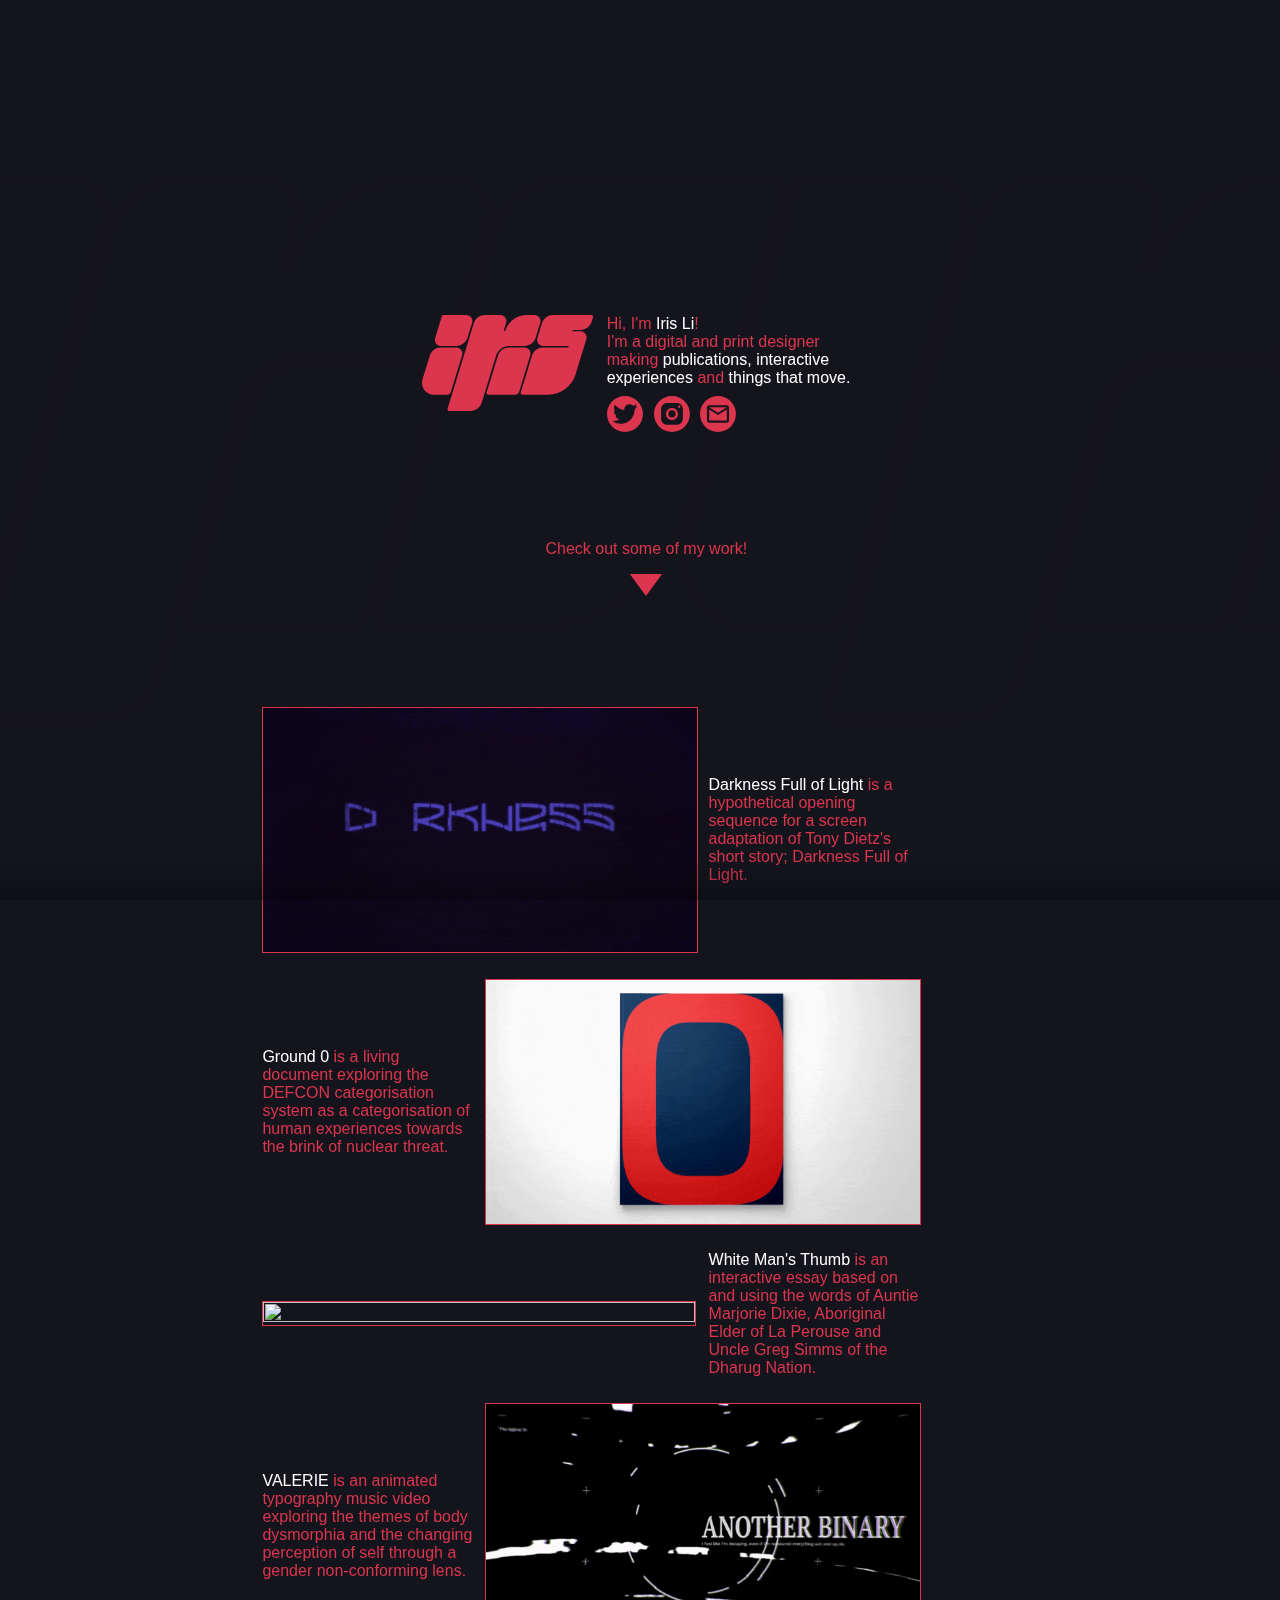
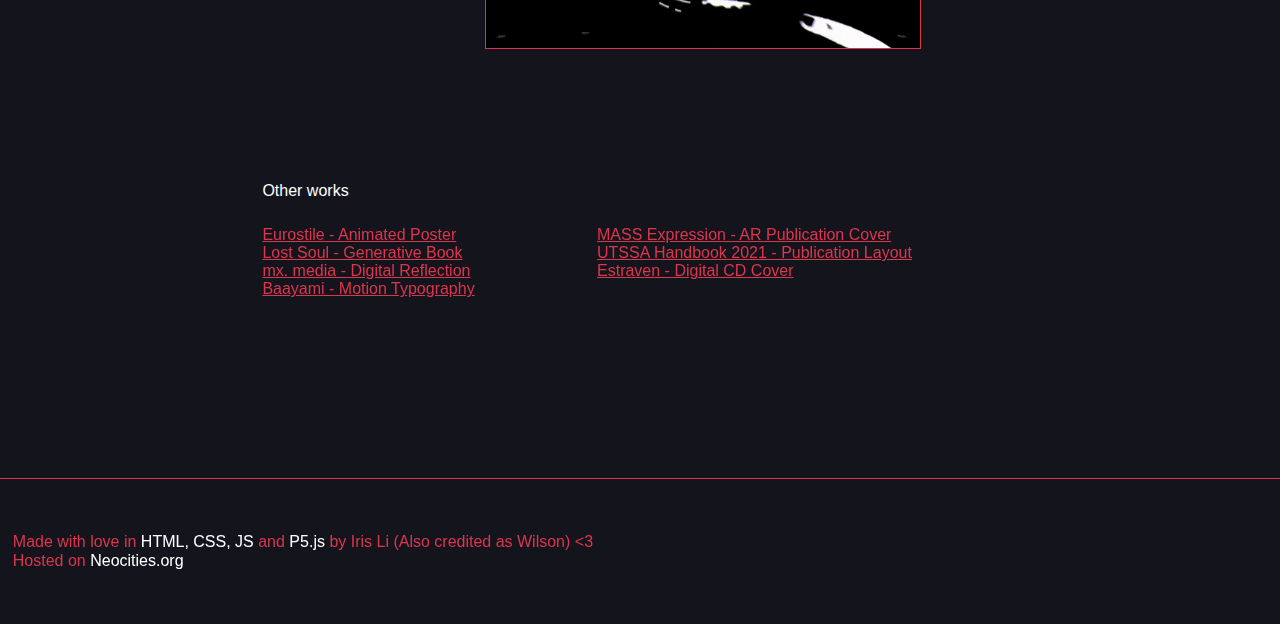
==== commit b746f0d5: "stylesheet" ====
--- a/public/index.html
+++ b/public/index.html
@@ -388,14 +388,14 @@
                         // console.log("got child " + iframe.id);
                         //ACCOUNTING FOR HEADER
 
-                        if (headerToggle == 1) {
-                            iframe.setAttribute("style", "height:100%; z-index:30;");
-                            // console.log(headerToggle);
-                        }
-                        else {
+                        // if (headerToggle == 1) {
+                        //     iframe.setAttribute("style", "height:100%; z-index:30;");
+                        //     // console.log(headerToggle);
+                        // }
+                        // else {
                             iframe.setAttribute("style", "height:100%; z-index:30; top: 0vh;");
                             // console.log(headerToggle);
-                        }
+                        // }
 
 
                         iframetoggle = 1;
--- a/public/style.css
+++ b/public/style.css
@@ -0,0 +1,1314 @@
+@import "reset.css";
+
+/*****************************************/
+.preload * {
+    -webkit-transition: none !important;
+    -moz-transition: none !important;
+    -ms-transition: none !important;
+    -o-transition: none !important;
+    transition: none;
+}
+
+/***************************************/
+
+@import url('https://fonts.googleapis.com/css2?family=Montserrat:wght@200&display=swap');
+
+*:focus {
+    -webkit-tap-highlight-color: transparent;
+    outline: none;
+    -ms-touch-action: manipulation;
+    touch-action: manipulation;
+}
+
+.theme-light {
+    --color1: #dc354e;
+    /*bg*/
+    --color2: #14141d;
+    /*fg*/
+    --color4: #14141d;
+    /*static background 1*/
+    --color3: #dc354e;
+    /*static foreground 2*/
+    --color5: #1a1a5a;
+    /*midtone*/
+    --color6: #ffffff;
+    /*accent light*/
+    --color7: #da5166;
+    /*foreground light*/
+}
+
+.theme-dark {
+    --color2: #dc354e;
+    /*bg*/
+    --color1: #14141d;
+    /*fg*/
+    --color4: #14141d;
+    /*static background 1*/
+    --color3: #dc354e;
+    /*static foreground 2*/
+    --color5: #1c1c35;
+    /*midtone*/
+    --color6: #ffffff;
+    /*accent light*/
+    --color7: #da5166;
+    /*foreground light*/
+}
+
+.theme-print {
+    --color1: #ffffff;
+    /*bg*/
+    --color2: #353535;
+    /*fg*/
+    --color4: #353535;
+    /*static background 1*/
+    --color3: #ffffff;
+    /*static foreground 2*/
+    --color5: #bababa;
+    /*midtone*/
+    --color6: #000000;
+    /*accent light*/
+    --color7: #da5166;
+    /*foreground light*/
+}
+
+.debug {
+    /* outline: 1px dashed rgb(0, 0, 255); */
+    outline-offset: -1px;
+}
+
+::-webkit-scrollbar {
+    width: 15px;
+    background-color: var(--color5);
+    border: 1px solid var(--color2);
+}
+
+::-webkit-scrollbar-button {
+    background-color: var(--color1);
+    border: 1px solid var(--color2);
+}
+
+::-webkit-scrollbar-button:hover {
+    background-color: var(--color7);
+}
+
+::-webkit-scrollbar-thumb {
+    background-color: var(--color1);
+    border: 1px solid var(--color2);
+}
+
+::-webkit-scrollbar-thumb:hover {
+    background-color: var(--color7);
+}
+
+::selection {
+    color: var(--color2);
+    background: var(--color6);
+}
+
+body {
+    background-color: var(--color1);
+}
+
+.iframebody {
+    /* background-color: transparent; */
+    background-color: var(--color1);
+    /* border: 1px solid var(--color2); */
+    /* border-right: none; */
+}
+
+.stop_scrolling {
+    overflow: hidden;
+    padding-right: 15px;
+}
+
+.wrapper {
+    display: flex;
+    flex-direction: row;
+    justify-content: center;
+    /* align-items: center; */
+
+}
+
+.content {
+    /* min-width: 600px; */
+    /* max-width: 38vw; */
+    width: 60vw;
+
+    margin-left: 1vw;
+
+    animation-name: fadein1;
+    animation-duration: 1s;
+    animation-fill-mode: both;
+    animation-direction: normal;
+    animation-iteration-count: 1;
+}
+
+hr {
+    width: 100%;
+    border-top: none;
+    border-color: var(--color2);
+}
+
+.bgscroll {
+    position: fixed;
+    /* display: flex;
+    align-items: center; */
+    top: 20vh;
+    left: 0;
+    z-index: -2;
+
+    box-sizing: border-box;
+    width: 100%;
+    height: 60vh;
+    /* transform: translateY(-60%); */
+    /* transform-origin: 0%, -100%; */
+
+    overflow: visible;
+
+
+    animation-name: bgopen1;
+    animation-duration: 0.35s;
+    animation-delay: 0.2s;
+    animation-fill-mode: both;
+    animation-direction: normal;
+    animation-timing-function: ease;
+    animation-iteration-count: 1;
+}
+
+@keyframes bgopen1 {
+    0% {
+        transform: scaleY(0%);
+    }
+
+    80% {
+        transform: scaleY(104%);
+    }
+
+    100% {
+        transform: scaleY(100%);
+    }
+}
+
+.bgscroll>svg {
+    /* background-color: aqua; */
+    height: 100%;
+    opacity: 5%;
+    text-align: center;
+
+    transform: translateX(-5%);
+
+    overflow: visible;
+    fill: none;
+    stroke: var(--color2);
+    stroke-width: 1px;
+
+    animation-name: bgscroll1, bgflash1;
+    animation-duration: 8s, 1.7s;
+    animation-delay: 0.5s;
+    animation-fill-mode: both;
+    animation-direction: normal;
+    animation-timing-function: linear, linear;
+    animation-iteration-count: infinite, infinite;
+}
+
+@keyframes bgscroll1 {
+    0% {
+        transform: translateX(-5%);
+    }
+
+    100% {
+        transform: translateX(-29.3%);
+    }
+}
+
+@keyframes bgflash1 {
+    0% {
+        opacity: 50%;
+    }
+
+    50% {
+        opacity: 40%;
+    }
+
+    100% {
+        opacity: 50%;
+    }
+}
+
+.canvasbg, canvas {
+    position: fixed;
+    top: 0;
+    left: 0;
+    z-index: -20;
+}
+
+.stickyhead {
+    position: fixed;
+    top: 0%;
+    z-index: 5;
+    display: flex;
+    justify-content: space-between;
+    align-items: center;
+
+    box-sizing: border-box;
+    height: 0vh;
+    width: 100%;
+    padding: 1vw;
+    padding: clamp(5px, 1vw, 1vw);
+
+    display: none;
+    justify-content: space-between;
+
+    border-bottom: 1px solid var(--color2);
+    background-color: var(--color1);
+
+    transform-origin: 0% 1vh;
+
+}
+
+.stickyhead.outOfView {
+    display: flex;
+    height: 10vh;
+
+    /* animation-name: unflatten1; */
+    animation-name: headerdown1;
+    animation-fill-mode: both;
+    animation-duration: 0.1s;
+    animation-direction: normal;
+    animation-iteration-count: 1;
+}
+
+.stickyhead.outOfViewReset {
+    display: flex;
+    height: 10vh;
+
+    animation-name: headerup1;
+    animation-fill-mode: both;
+    animation-duration: 0.05s;
+    animation-direction: normal;
+    animation-iteration-count: 1;
+}
+
+.outOfViewReset {
+    background-color: none;
+}
+
+.topshadow {
+    position: absolute;
+    top: 100%;
+    left: 0;
+    height: 3vh;
+    width: 100%;
+    z-index: -1;
+
+    background-blend-mode: multiply;
+    mix-blend-mode: multiply;
+    background-image: linear-gradient(180deg, var(--color4), #00000000);
+    opacity: 30%;
+}
+
+.bottomshadow {
+    position: fixed;
+    top: 95vh;
+    height: 5vh;
+    width: 100%;
+    z-index: 4;
+
+    background-blend-mode: multiply;
+    mix-blend-mode: multiply;
+    background-image: linear-gradient(180deg, #00000000, var(--color4));
+    opacity: 30%;
+}
+
+.start1 {
+    grid-column-start: 1;
+}
+
+.start2 {
+    grid-column-start: 2;
+}
+
+.start3 {
+    grid-column-start: 3;
+}
+
+.start4 {
+    grid-column-start: 4;
+}
+
+.start5 {
+    grid-column-start: 5;
+}
+
+.start6 {
+    grid-column-start: 6;
+}
+
+.start7 {
+    grid-column-start: 7;
+}
+
+.start8 {
+    grid-column-start: 8;
+}
+
+.start9 {
+    grid-column-start: 9;
+}
+
+.start10 {
+    grid-column-start: 10;
+}
+
+.start11 {
+    grid-column-start: 11;
+}
+
+.start12 {
+    grid-column-start: 12;
+}
+
+.start13 {
+    grid-column-start: 13;
+}
+
+.start14 {
+    grid-column-start: 14;
+}
+
+.row1 {
+    grid-row-start: 1;
+}
+
+.row2 {
+    grid-row-start: 2;
+}
+
+.row3 {
+    grid-row-start: 3;
+}
+
+.row4 {
+    grid-row-start: 4;
+}
+
+.row5 {
+    grid-row-start: 5;
+}
+
+.row6 {
+    grid-row-start: 6;
+}
+
+.span1 {
+    grid-column-end: span 1;
+}
+
+.span2 {
+    grid-column-end: span 2;
+}
+
+.span3 {
+    grid-column-end: span 3;
+}
+
+.span4 {
+    grid-column-end: span 4;
+}
+
+.span5 {
+    grid-column-end: span 5;
+}
+
+.span6 {
+    grid-column-end: span 6;
+}
+
+.span7 {
+    grid-column-end: span 7;
+}
+
+.span8 {
+    grid-column-end: span 8;
+}
+
+.span9 {
+    grid-column-end: span 9;
+}
+
+.span10 {
+    grid-column-end: span 10;
+}
+
+.span11 {
+    grid-column-end: span 11;
+}
+
+.span12 {
+    grid-column-end: span 12;
+}
+
+.span13 {
+    grid-column-end: span 13;
+}
+
+.span14 {
+    grid-column-end: span 14;
+}
+
+.span-1 {
+    grid-column-end: -1;
+}
+
+.rspan1 {
+    grid-row-end: 1;
+}
+
+.rspan2 {
+    grid-row-end: 2;
+}
+
+.rspan3 {
+    grid-row-end: 3;
+}
+
+.rspan4 {
+    grid-row-end: 4;
+}
+
+.grid1 {
+    display: grid;
+    grid-template-columns: repeat(5, 1fr);
+    /* grid-template-rows: repeat(1, 20vh); */
+    grid-column-gap: 1vw;
+    /*fallback*/
+    grid-column-gap: clamp(10px, 1vw, 50px);
+    width: 35vw;
+    min-width: 200px;
+
+    margin-top: 35vh;
+    margin-bottom: 12vh;
+    margin-left: auto;
+    margin-right: auto;
+
+    animation-name: unflatten3;
+    animation-duration: 0.2s;
+    animation-delay: 1s;
+    animation-fill-mode: both;
+    animation-direction: normal;
+    animation-iteration-count: 1;
+}
+
+.grid2 {
+    display: grid;
+    grid-template-columns: repeat(7, minmax(0, 1fr));
+    grid-column-gap: 1vw;
+    /*fallback*/
+    grid-column-gap: clamp(10px, 1vw, 4vh);
+    /* grid-template-rows: repeat(6,30vh); */
+    grid-row-gap: 2vw;
+    grid-row-gap: clamp(10px, 2vw, 50px);
+    /* grid-row-gap: 12vh; */
+
+    margin-bottom: 20vh;
+
+    animation-name: fadein1;
+    animation-duration: 0.4s;
+    animation-delay: 1.8s;
+    animation-fill-mode: both;
+    animation-direction: normal;
+    animation-iteration-count: 1;
+}
+
+.grid3 {
+    display: grid;
+    grid-template-columns: repeat(14, minmax(0, 1fr));
+    grid-column-gap: 2vw;
+    grid-column-gap: clamp(10px, 2vw, 50px);
+    /* grid-template-rows: repeat(6,30vh); */
+    grid-row-gap: 1vw;
+    /*fallback*/
+    grid-row-gap: clamp(10px, 1vw, 50px);
+
+    margin: 2vw;
+    /* margin-top: calc(10vh + 2vw); */
+    margin-bottom: 20vh;
+}
+
+.gcont1 {
+    position: relative;
+}
+
+.gcont1>img {
+    /*code to make image fit in cell*/
+    max-width: 100%;
+    height: auto;
+    object-fit: cover;
+}
+
+.gcont2 {
+    position: relative;
+    /* background-color: var(--color2); */
+    /* border: 1px solid var(--color2); */
+    overflow: visible;
+    display: flex;
+    align-items: center;
+
+    /*outline: 1px solid yellow;*/
+}
+
+.gcont2 img {
+    /* width: fit-content; */
+    position: relative;
+
+    object-fit: cover;
+    width: 100%;
+    height: 100%;
+    object-position: center;
+    text-align: center;
+
+    /* filter: grayscale(50%); */
+    /* box-shadow: 5px 5px 5px 0 rgba(63, 34, 34, 0.138); */
+    border: 1px solid var(--color2);
+}
+
+.gcont2list {
+    align-items: flex-start;
+}
+
+.imgframe1 {
+
+    position: relative;
+    overflow: visible;
+    display: flex;
+    align-items: center;
+
+    width: 100%;
+
+    cursor: pointer;
+}
+
+.thumb {
+    display: none;
+    position: absolute;
+    /*right: 0;*/
+    left: -100%;
+    /* bottom: -200%; */
+
+    opacity: 100%;
+    transition: opacity, 0.2s;
+
+
+}
+
+.thumb:hover {
+    opacity: 0%;
+    /* left: -1000%; */
+}
+
+.gifthumb {
+    position: absolute;
+}
+
+.scale1:hover {
+    animation-name: scale1;
+    animation-duration: 0.2s;
+    animation-direction: normal;
+    animation-fill-mode: both;
+    animation-iteration-count: 1;
+}
+
+.scale2:hover {
+    animation-name: scale2;
+    animation-duration: 0.2s;
+    animation-direction: normal;
+    animation-fill-mode: both;
+    animation-iteration-count: 1;
+}
+
+.gcont2:hover>img {
+    /* filter: grayscale(0%); */
+    cursor: pointer;
+}
+
+.line1 {
+    border-left: 1px solid var(--color2);
+    border-bottom: 1px solid var(--color2);
+    border-radius: 0 0 0 15px;
+    margin-left: -1px;
+
+    height: 25%;
+    width: 75%;
+    position: relative;
+    left: 75%;
+}
+
+.line2 {
+    border-right: 1px solid var(--color2);
+    border-bottom: 1px solid var(--color2);
+    border-radius: 0 0 15px 0;
+    margin-right: -1px;
+    height: 25%;
+    width: 75%;
+    position: relative;
+    right: 50%;
+}
+
+.gcont3 {
+    position: relative;
+    /* background-color: var(--color2); */
+    /* border: 1px solid var(--color2); */
+    overflow: visible;
+}
+
+.gcont3 img {
+    /* width: fit-content; */
+    object-fit: cover;
+    width: 100%;
+    height: 100%;
+    object-position: top;
+    text-align: center;
+}
+
+.subgrid1 {
+    height: fit-content;
+
+    display: grid;
+    grid-template-columns: 1fr;
+    grid-row-gap: 2vw;
+}
+
+.subgrid1>img {
+    object-fit: cover;
+    width: 100%;
+    height: 100%;
+
+    margin: 0;
+}
+
+.iframe1 {
+    position: fixed;
+    top: 10vh;
+    z-index: 10;
+    height: 0%;
+
+    transition: height, 0.2s;
+}
+
+.iframe1>iframe {
+    position: inherit;
+    /* top: 10vh; */
+    left: 18vw;
+    width: 64vw;
+    height: inherit;
+
+    z-index: 20;
+}
+
+.iframe1>.bg {
+    position: inherit;
+    top: 0;
+    left: 0;
+    width: 100%;
+    height: inherit;
+    z-index: 10;
+
+    background-color: black;
+    background-blend-mode: multiply;
+    opacity: 60%;
+}
+
+.imgmix {
+    /* mix-blend-mode: multiply; */
+    /* border: 1px solid var(--color2); */
+    /* height: 100%; */
+    width: 100%;
+}
+
+.imgmix:hover {
+    mix-blend-mode: normal;
+}
+
+.border1 {
+    border: 1px solid var(--color2);
+}
+
+.centrebox {
+    text-align: center;
+    margin-bottom: 12vh;
+
+    animation-name: fadein1;
+    animation-duration: 0.4s;
+    animation-delay: 1.4s;
+    animation-fill-mode: both;
+    animation-direction: normal;
+    animation-iteration-count: 1;
+}
+
+.arrowdown {
+    z-index: 1;
+
+    fill: var(--color2);
+    width: 2%;
+
+    animation-name: bob1, fadein1;
+    /* animation-name: bob1; */
+    animation-duration: 0.5s, 0.7s;
+    animation-delay: 1.7s, 1s;
+    animation-fill-mode: both, both;
+    animation-direction: alternate, normal;
+    animation-iteration-count: infinite, 1;
+}
+
+.logo {
+    position: relative;
+    width: 100%;
+    /* height: 100%; */
+    margin-bottom: -11%;
+    /* margin-left: -0.5vw; */
+
+    fill: var(--color2);
+
+    /* transform-origin: 100% 100%; */
+    transform: scale(100%);
+    transition: transform 0.15s;
+
+    /* cursor: pointer; */
+}
+
+.portrait {
+    position: absolute;
+    top: 0;
+
+    width: 100%;
+    height: 100%;
+
+    background-image: url('assets/portrait0.png');
+    border: 1px solid var(--color2);
+    background-size: cover;
+    background-position: center left;
+    background-color: var(--color1);
+    /* background-blend-mode:multiply; */
+    border-radius: 2vh;
+
+    /* transform-origin: 0% 0%; */
+    transform: scale(0%);
+    transition: transform 0.15s;
+
+    cursor: pointer;
+}
+
+.logohead {
+    box-sizing: border-box;
+    height: clamp(40px, 3vw, 80%);
+
+    fill: var(--color2);
+    cursor: pointer;
+
+    transition: fill 0.2s;
+}
+
+.logohead:hover {
+    fill: var(--color6);
+
+    animation-name: scale1;
+    animation-duration: 0.2s;
+    animation-direction: normal;
+    animation-fill-mode: both;
+    animation-iteration-count: 1;
+}
+
+.smFlex {
+    margin-top: 1vh;
+
+    display: flex;
+    width: fit-content;
+    /*height: fit-content;*/
+    height: 30px;
+    height: clamp(4vh, 2.5vw, 50px);
+}
+
+.stickyhead>.smFlex {
+    position: static;
+    justify-content: flex-end;
+    margin: auto;
+    height: 100%;
+    width: 100%;
+    align-items: center;
+
+}
+
+.smIcon {
+    position: relative;
+    /*height: 30px;*/
+    /*height: clamp(25px, 2vw, 50px);*/
+    height: 100%;
+
+    /*margin-right: 1vw;*/
+    margin-right: 10%;
+}
+
+.smIcon>svg {
+    height: 100%;
+
+    fill: var(--color2);
+    cursor: pointer;
+}
+
+.smIcon:hover {
+    animation-name: scale1;
+    animation-duration: 0.2s;
+    animation-direction: normal;
+    animation-fill-mode: both;
+    animation-iteration-count: 1;
+}
+
+.smLink {
+    position: absolute;
+    width: 100%;
+    height: 100%;
+    top: 0;
+    left: 0;
+    z-index: 1;
+
+    /* background-color: rgba(0, 255, 42, 0.541); */
+}
+
+.smpopcont {
+    position: relative;
+    display: flex;
+    justify-content: center;
+
+}
+
+.smpopup {
+    position: absolute;
+    top: calc(100% + 0vw);
+
+    padding: 20%;
+    text-align: center;
+
+
+    border-radius: 4px;
+    background-color: var(--color2);
+    background-blend-mode: normal;
+    mix-blend-mode: normal;
+
+    transform-origin: center, top;
+    transform: scaleY(0%);
+    transition: transform, 0.1s;
+}
+
+.stickyhead .smpopup {
+    right: 0;
+    transform-origin: right, top;
+    /* this doesnt work? */
+}
+
+.smIcon:hover>.smpopcont>.smpopup {
+    transform: scaleY(100%);
+}
+
+.stickyhead>.smFlex>.smIcon {
+    margin-right: 0%;
+    margin-left: 1%;
+}
+
+.copybutton {
+    /* width: 10vw; */
+    height: 100%;
+
+    /* padding: 20%; */
+
+    display: flex;
+    flex-wrap: nowrap;
+
+
+}
+
+.copybutton>svg {
+    height: 4vh;
+    /* width: auto; */
+
+    /* margin-right: 20%; */
+
+    fill: var(--color1);
+}
+
+.copybutton>p {
+    margin: auto;
+
+    cursor: pointer;
+    text-decoration: underline;
+}
+
+.smpopup>p {
+    padding-top: 3%;
+}
+
+.backbutton {
+    width: fit-content;
+
+    margin-top: 5%;
+    margin-bottom: 5%;
+
+    padding: 1vw;
+    padding-top: 1.5vw;
+
+    border: 1px solid var(--color2);
+    border-radius: 10px;
+
+    cursor: pointer;
+}
+
+.backbutton:hover {
+    background-color: var(--color2);
+}
+
+.backbutton:hover>p {
+    color: var(--color1);
+    text-align: center;
+}
+
+.bottomlist {
+    margin-top: 12vh;
+    z-index: -5;
+}
+
+.endblock {
+    /* width: 100%; */
+    padding: 1vw;
+    padding-top: 6vh;
+    padding-bottom: 6vh;
+
+    background-color: var(--color1);
+    border-top: 1px solid var(--color2);
+}
+
+.p1 {
+    color: var(--color2);
+    font-family: 'Montserrat', sans-serif;
+    /* font-weight: 500; */
+    font-size: 1vw;
+    /*ie fallbck*/
+    font-size: clamp(16px, 1vw, 30px);
+    line-height: 113%;
+    /* background-color: var(--color1); */
+}
+
+.p1_2 {
+    color: var(--color1);
+}
+
+.p1_b {
+    /* font-weight: 500; */
+    color: var(--color6);
+}
+
+.p2 {
+    color: var(--color1);
+    font-family: 'Montserrat', sans-serif;
+    font-size: 80%;
+    font-size: clamp(12px, 0.8vw, 26px);
+    line-height: 130%;
+}
+
+.inlink {
+    color: var(--color2);
+}
+
+.inlink:visited {
+    color: var(--color2);
+}
+
+.inlink:hover {
+    color: var(--color6);
+}
+
+.p3 {
+    width: fit-content;
+    margin-left: 3.5%;
+    /* border: none; */
+    border: 1px solid var(--color1);
+    border-radius: 3px;
+
+    /* box-sizing: border-box;
+    padding: 5%; */
+    padding-top: 3%;
+
+    background-color: var(--color2);
+    color: var(--color1);
+    /* box-shadow: inset 0.5px 0.5px 1px 0.5px var(--color1); */
+    font-family: 'Montserrat', sans-serif;
+    font-size: 80%;
+    font-size: clamp(12px, 0.8vw, 26px);
+    line-height: 130%;
+    cursor: pointer;
+}
+
+.p3:active {
+    animation-name: scale2;
+    animation-duration: 0.1s;
+    animation-iteration-count: 1;
+}
+
+.p4 {
+    margin-top: 1vh;
+    margin-bottom: 1vh;
+}
+
+@media (max-aspect-ratio: 6/5) {
+
+    /*for aspect ratios up to 6:5*/
+    .start1, .start2, .start3, .start4, .start5, .start6, .start7, .start8, .start9, .start10, .start11, .start12, .start13, .start14 {
+        grid-column-start: 1;
+    }
+
+    .span1, .span2, .span3, .span4, .span5, .span6, .span7, .span8, .span9, .span10, .span11, .span12, .span13, .span14 {
+        grid-column-end: span 1;
+    }
+
+    .row1, .row2, .row3, .row4, .row5, .row6 {
+        grid-row-start: auto;
+    }
+
+    .content {
+        width: 80vw;
+    }
+
+    .grid1 {
+        width: 100%;
+        margin-top: 12vh;
+        margin-bottom: 5vh;
+
+        grid-template-columns: repeat(1, minmax(0, 1fr));
+        grid-row-gap: 1vh;
+    }
+
+    .gcont1>p {
+        text-align: center;
+    }
+
+    .centrebox {
+        margin-bottom: 5vh;
+    }
+
+    .arrowdown {
+        width: 7.5%;
+    }
+
+    .grid2 {
+
+        grid-template-columns: repeat(1, minmax(0, 1fr));
+    }
+
+    .gcont2>p {
+        padding-bottom: 5vh;
+    }
+
+    .grid3 {
+        grid-template-columns: repeat(1, minmax(0, 1fr));
+        margin: 2vw 5%;
+        margin-bottom: 20vh;
+    }
+
+    .line1, .line2 {
+        display: none;
+    }
+
+    .iframe1>iframe {
+        left: 0;
+        width: 100vw;
+    }
+
+    .logo {
+        height: 90%;
+    }
+
+    .logohead {
+        height: 70%;
+    }
+
+    .smFlex {
+        justify-content: center;
+        align-items: center;
+
+        margin-left: auto;
+        margin-right: auto;
+        margin-top: 5vh;
+
+        width: 100%;
+        height: 9vh;
+    }
+
+    .smIcon {
+        margin: 0;
+        margin-left: 2%;
+        margin-right: 2%;
+
+        height: 70%;
+        height: clamp(25px, 70%, 70%);
+
+        /* outline: 1px solid yellow; */
+    }
+
+    .stickyhead .smFlex {
+        width: 100%;
+        justify-content: flex-end;
+    }
+
+    .stickyhead>.smFlex>.smIcon {
+        height: 70%;
+        height: clamp(25px, 70%, 70%);
+        margin: 0;
+        margin-left: 2%;
+    }
+
+    .thumb {
+        opacity: 0%;
+    }
+
+    .backbutton {
+        padding: 2vw;
+        padding-top: 3vw;
+    }
+
+    .p1 {
+        font-size: 200%;
+    }
+
+    .p2, .p3 {
+        font-size: 150%;
+    }
+
+    .endblock {
+        /* width: 100%; */
+        padding: 10vw;
+    }
+}
+
+@keyframes unflatten1 {
+    0% {
+        transform: scaleY(0);
+    }
+
+    100% {
+        transform: scaleY(10vh);
+    }
+}
+
+@keyframes unflatten2 {
+    0% {
+        transform: scaleX(0);
+    }
+
+    100% {
+        transform: scaleX(100%);
+    }
+}
+
+@keyframes unflatten3 {
+    0% {
+        transform: scaleY(0%);
+    }
+
+    80% {
+        transform: scaleY(107%);
+    }
+
+    100% {
+        transform: scaleY(100%);
+    }
+}
+
+@keyframes flatten1 {
+    0% {
+        transform: scaleY(10vh);
+    }
+
+    100% {
+        transform: scaleY(0);
+    }
+}
+
+@keyframes headerdown1 {
+    0% {
+        transform: translateY(-100%);
+    }
+
+    100% {
+        transform: translateY(0%);
+    }
+}
+
+@keyframes headerup1 {
+    0% {
+        transform: translateY(0%);
+    }
+
+    100% {
+        transform: translateY(-100%);
+    }
+}
+
+@keyframes bob1 {
+    0% {
+        transform: translateY(0vh);
+    }
+
+    100% {
+        transform: translateY(1vh);
+    }
+}
+
+@keyframes scale1 {
+    0% {
+        transform: scale(1);
+    }
+
+    70% {
+        transform: scale(1.25);
+    }
+
+    100% {
+        transform: scale(1.2);
+    }
+}
+
+@keyframes scale2 {
+    0% {
+        transform: scale(1);
+    }
+
+    60% {
+        transform: scale(1.05);
+    }
+
+    100% {
+        transform: scale(1.04);
+    }
+}
+
+@keyframes fadein1 {
+    0% {
+        opacity: 0%;
+    }
+
+    100% {
+        opacity: 100%;
+    }
+}
+
+@keyframes midslide1 {
+    0% {
+        left: 23vw;
+    }
+
+    100% {
+        left: 0vw;
+    }
+}
+
+.svgstore {
+    display: none;
+}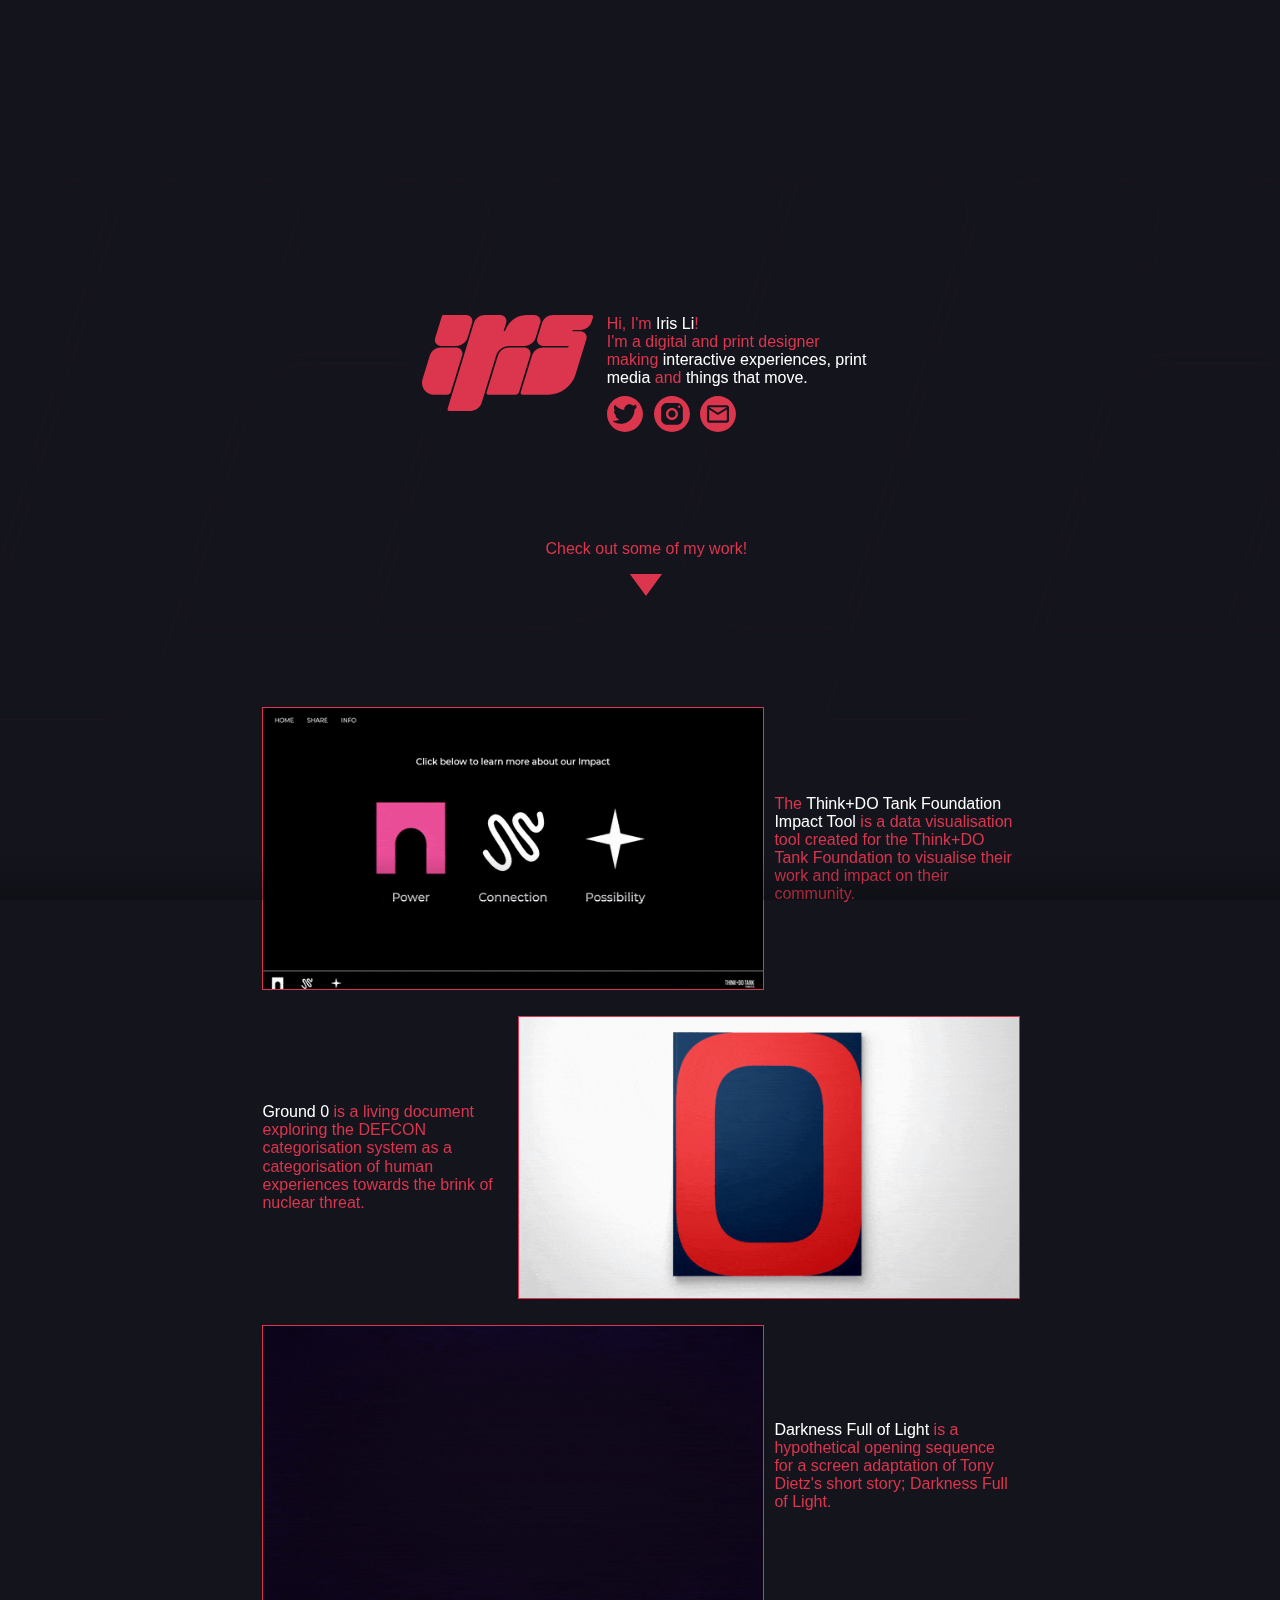
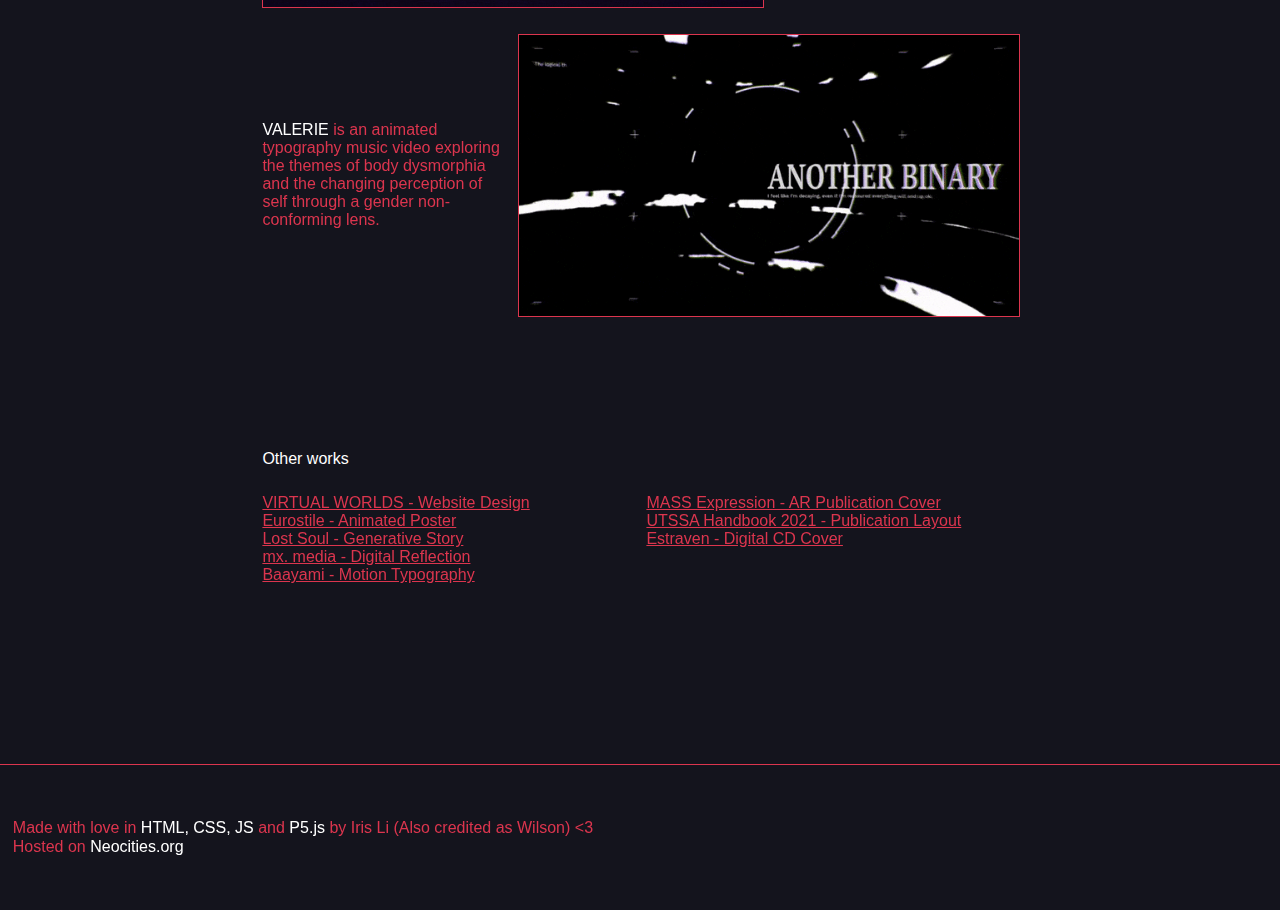
==== commit b53e4e21: "TDTF+VIRTUALWORLDS" ====
--- a/public/index.html
+++ b/public/index.html
@@ -8,13 +8,13 @@
     <!-- <script src="https://cdnjs.cloudflare.com/ajax/libs/p5.js/0.10.2/addons/p5.sound.min.js"></script> -->
 
     <link rel="stylesheet" type="text/css" href="style.css">
-    <meta charset="utf-8"/>
+    <meta charset="utf-8" />
     <meta name="description" content="Hi, I'm Iris Li!
-    I'm a digital and print designer making publications, interactive experiences and things that move.">
+    I'm a digital and print designer making interactive experiences, printed media and things that move.">
     <meta name="viewport" content="width=device-width, initial-scale=1.0">
 
-    
-<link rel="shortcut icon" type="image/x-icon" href="/favicon.png">
+
+    <link rel="shortcut icon" type="image/x-icon" href="/favicon.png">
 </head>
 
 <body class="debug preload" id="preload">
@@ -44,7 +44,7 @@
                 <svg viewBox="0 0 396 396">
                     <use class="debug" href="#twticon"></use>
                 </svg>
-                <a href="https://twitter.com/irisviscom"><span class="smLink"></span></a>
+                <a href="https://twitter.com/irisviscom" target="_blank"><span class="smLink"></span></a>
                 <div class="smpopcont debug">
                     <div class="smpopup debug">
                         <p class="p2">@irisviscom</p>
@@ -56,7 +56,7 @@
                 <svg viewBox="0 0 396 396">
                     <use class="debug" href="#instaicon"></use>
                 </svg>
-                <a href="https://www.instagram.com/irisdsn/"><span class="smLink"></span></a>
+                <a href="https://www.instagram.com/irisdsn/" target="_blank"><span class="smLink"></span></a>
                 <div class="smpopcont debug">
                     <div class="smpopup debug">
                         <p class="p2">@irisdsn</p>
@@ -280,9 +280,9 @@
                 <div class="gcont1 span3 debug">
                     <p class="p1">Hi, I'm <span class="p1_b">Iris Li</span>!
                         <br>
-                        I'm a digital and print designer making <span class="p1_b">publications,
-                            interactive experiences</span> and <span class="p1_b">things that move.</span>
-                        
+                        I'm a digital and print designer making <span class="p1_b">interactive experiences,
+                            print media</span> and <span class="p1_b">things that move.</span>
+
                     </p>
                     <!-- flexbox here -->
                     <div class="smFlex debug">
@@ -291,7 +291,7 @@
                             <svg viewBox="0 0 396 396">
                                 <use class="debug" href="#twticon"></use>
                             </svg>
-                            <a href="https://twitter.com/irisviscom"><span class="smLink"></span></a>
+                            <a href="https://twitter.com/irisviscom" target="_blank"><span class="smLink"></span></a>
                             <div class="smpopcont debug">
                                 <div class="smpopup debug">
                                     <p class="p2">@irisviscom</p>
@@ -304,7 +304,8 @@
                             <svg viewBox="0 0 396 396">
                                 <use class="debug" href="#instaicon"></use>
                             </svg>
-                            <a href="https://www.instagram.com/irisdsn/"><span class="smLink"></span></a>
+                            <a href="https://www.instagram.com/irisdsn/" target="_blank"><span
+                                    class="smLink"></span></a>
                             <div class="smpopcont debug">
                                 <div class="smpopup debug">
                                     <p class="p2">@irisdsn</p>
@@ -382,7 +383,7 @@
                     img = document.getElementById(id);
                     iframe = document.getElementById(id).firstElementChild;
                     location.hash = "";
-                    
+
                     if (iframetoggle == 0) {
                         // console.log("got id of " + id);
                         // console.log("got child " + iframe.id);
@@ -393,8 +394,8 @@
                         //     // console.log(headerToggle);
                         // }
                         // else {
-                            iframe.setAttribute("style", "height:100%; z-index:30; top: 0vh;");
-                            // console.log(headerToggle);
+                        iframe.setAttribute("style", "height:100%; z-index:30; top: 0vh;");
+                        // console.log(headerToggle);
                         // }
 
 
@@ -430,22 +431,21 @@
                     <!-- iframe here -->
                     <div id="iframe1" class="iframe1 debug">
                         <div onclick="iframeUnfocus(event)" class="bg debug"></div>
-                        <iframe class="debug" src="darkness.html" frameborder="0">
+                        <iframe class="debug" src="TDTF.html" frameborder="0">
                         </iframe>
                     </div>
                     <div class="imgframe1 scale2">
-                        <img class="gifthumb" src="assets/darknessgif.gif" alt="">
-                        <img class="thumb" src="assets/darkness1.png" alt="">
+                        <img class="gifthumb" src="assets/TDTF.gif" alt="">
+                        <!-- <img class="thumb" src="assets/darkness1.png" alt=""> -->
                     </div>
                 </div>
 
                 <!-- CELL 2 -->
                 <div class="gcont2 start5 span2 debug">
                     <!-- <img src="assets/groundzero1.png" alt=""> -->
-                    <p class="p1"><span class="p1_b">Darkness Full of Light </span>
-                        is a hypothetical opening sequence
-                        for a screen adaptation of Tony
-                        Dietz's short story; Darkness Full of Light.
+                    <p class="p1">The <span class="p1_b">Think+DO Tank Foundation Impact Tool </span>
+                        is a data visualisation tool created for the Think+DO Tank Foundation to visualise their work
+                        and impact on their community.
                     </p>
                 </div>
 
@@ -478,20 +478,20 @@
                     <!-- iframe here -->
                     <div id="iframe3" class="iframe1 debug">
                         <div onclick="iframeUnfocus(event)" class="bg debug"></div>
-                        <iframe class="debug" src="white.html" frameborder="0">
+                        <iframe class="debug" src="darkness.html" frameborder="0">
                         </iframe>
                     </div>
 
                     <div class="imgframe1 scale2">
-                        <img class="" src="assets/whitegif.gif" alt="">
-                        <img class="thumb" src="assets/white1.png" alt="">
+                        <img class="" src="assets/darknessgif.gif" alt="">
+                        <img class="thumb" src="assets/darkness1.png" alt="">
                     </div>
                 </div>
                 <div class="gcont2 start5 span2 debug">
-                    <p class="p1"><span class="p1_b">White Man's Thumb </span>
-                        is an interactive essay based on and using the words
-                        of Auntie Marjorie Dixie, Aboriginal Elder of La Perouse
-                        and Uncle Greg Simms of the Dharug Nation.
+                    <p class="p1"><span class="p1_b">Darkness Full of Light </span>
+                        is a hypothetical opening sequence
+                        for a screen adaptation of Tony
+                        Dietz's short story; Darkness Full of Light.
                     </p>
                 </div>
 
@@ -530,28 +530,41 @@
 
                 <div class="gcont2 gcont2list span3 debug">
                     <p class="p1">
-                        <a class="inlink" href="https://vimeo.com/527219683">Eurostile - Animated Poster</a><br>
-                        <a class="inlink" href="https://vimeo.com/546458898">Lost Soul - Generative Book</a><br>
-                        <a class="inlink" href="assets/mxmedia.pdf">mx. media - Digital Reflection</a><br>
-                        <a class="inlink" href="https://vimeo.com/546453881">Baayami - Motion Typography</a><br>
+                        <a class="inlink" href="/public/sub/virtual/" target="_blank">VIRTUAL WORLDS - Website
+                            Design</a><br>
+                        <a class="inlink" href="https://vimeo.com/527219683" target="_blank">Eurostile - Animated
+                            Poster</a><br>
+                        <a class="inlink" href="https://vimeo.com/546458898" target="_blank">Lost Soul - Generative
+                            Story</a><br>
+                        <a class="inlink" href="assets/mxmedia.pdf" target="_blank">mx. media - Digital
+                            Reflection</a><br>
+                        <a class="inlink" href="https://vimeo.com/546453881" target="_blank">Baayami - Motion
+                            Typography</a><br>
                     </p>
                 </div>
                 <div class="gcont2 gcont2list span3 debug">
                     <p class="p1">
-                        <a class="inlink" href="https://vimeo.com/474492861">MASS Expression - AR Publication Cover</a><br>
-                        <a class="inlink" href="https://utsstudentsassociation.org.au/news/a-guide-to-uts">UTSSA Handbook 2021 - Publication Layout</a><br>
-                        <a class="inlink" href="https://letl.bandcamp.com/track/estraven-2020">Estraven - Digital CD Cover</a><br>
+                        <a class="inlink" href="https://vimeo.com/474492861" target="_blank">MASS Expression - AR
+                            Publication
+                            Cover</a><br>
+                        <a class="inlink" href="https://utsstudentsassociation.org.au/news/a-guide-to-uts"
+                            target="_blank">UTSSA
+                            Handbook 2021 - Publication Layout</a><br>
+                        <a class="inlink" href="https://letl.bandcamp.com/track/estraven-2020" target="_blank">Estraven
+                            - Digital CD
+                            Cover</a><br>
                     </p>
                 </div>
             </div>
-                
-            </div>
-
-        </div> <!-- end of content -->
+
+        </div>
+
+    </div> <!-- end of content -->
     </div> <!-- end of flex wrapper -->
 
     <div class="endblock">
-        <p class="p1">Made with love in <span class="p1_b">HTML, CSS, JS</span> and <span class="p1_b">P5.js</span> by Iris Li (Also credited as Wilson)
+        <p class="p1">Made with love in <span class="p1_b">HTML, CSS, JS</span> and <span class="p1_b">P5.js</span> by
+            Iris Li (Also credited as Wilson)
             <3 <br>
                 Hosted on <span class="p1_b">Neocities.org</span>
         </p>
--- a/public/style.css
+++ b/public/style.css
@@ -501,7 +501,7 @@
 
 .grid2 {
     display: grid;
-    grid-template-columns: repeat(7, minmax(0, 1fr));
+    grid-template-columns: repeat(6, minmax(0, 1fr));
     grid-column-gap: 1vw;
     /*fallback*/
     grid-column-gap: clamp(10px, 1vw, 4vh);
